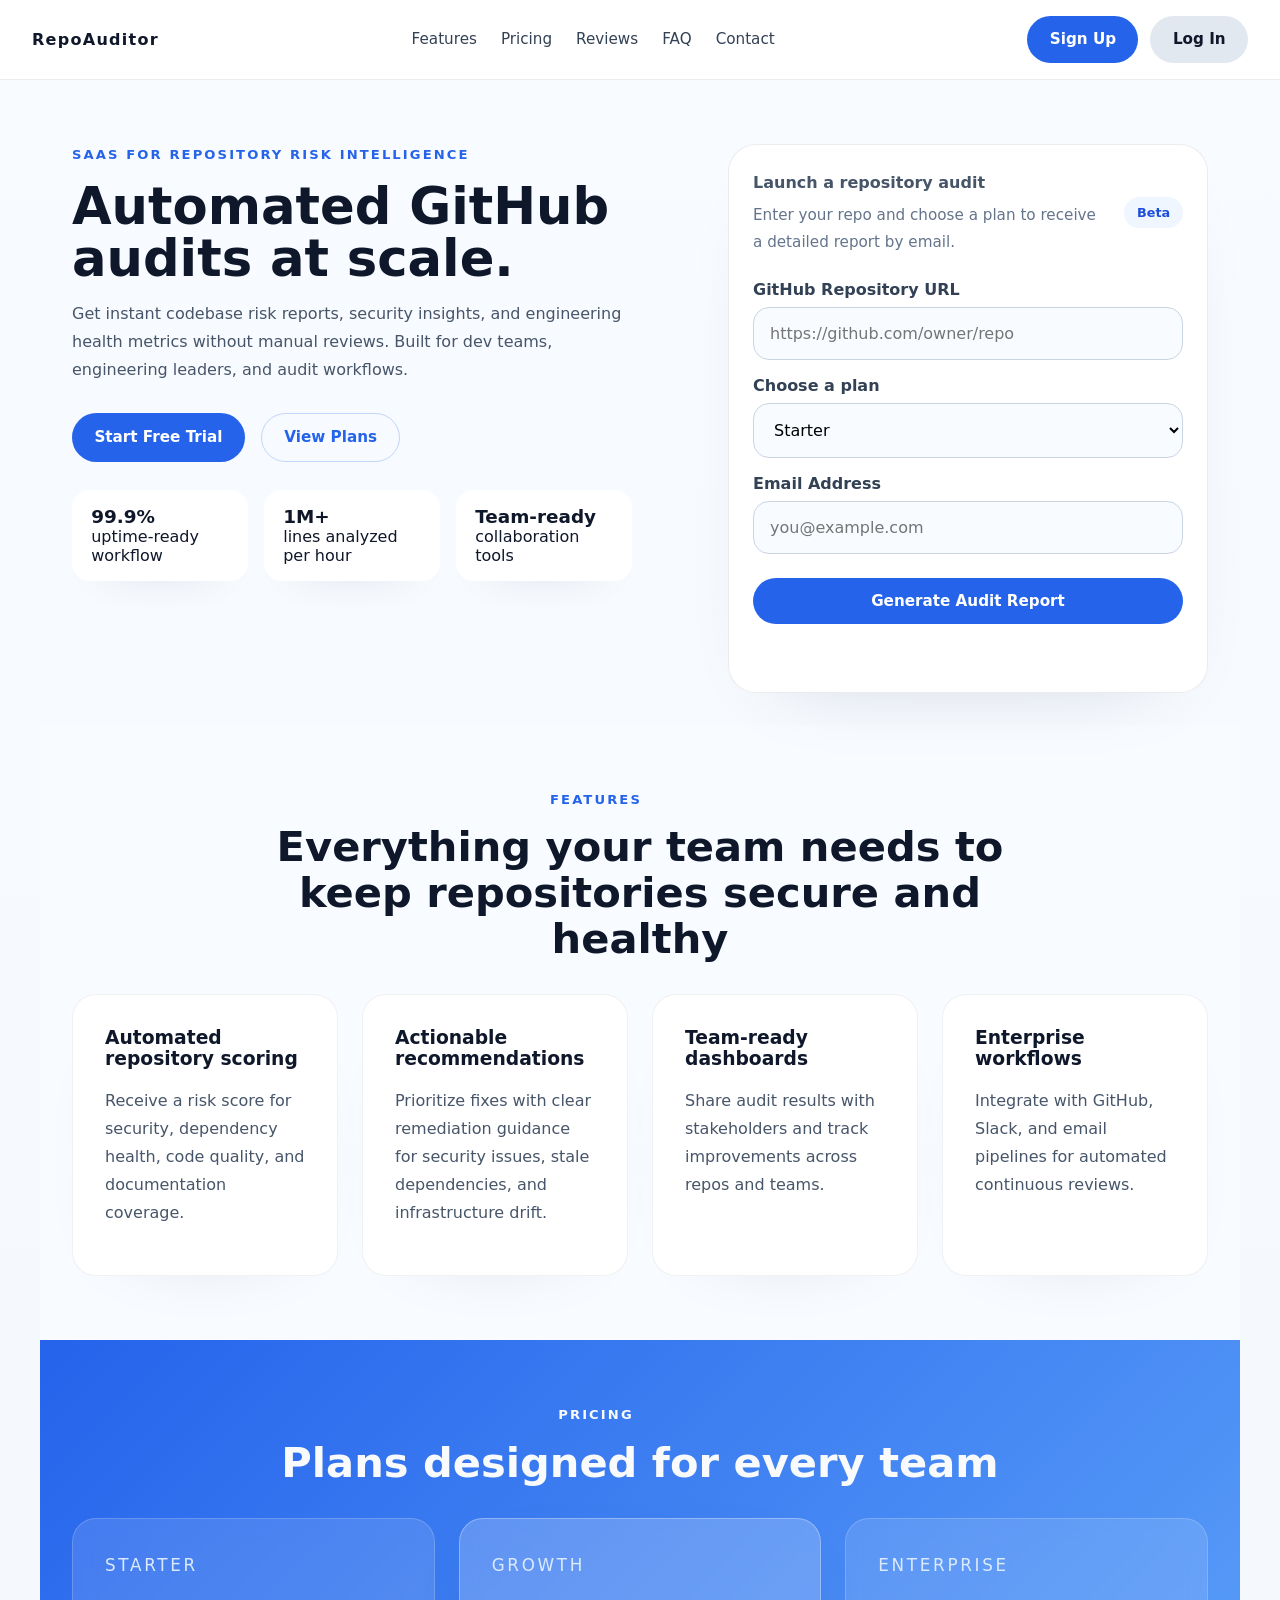
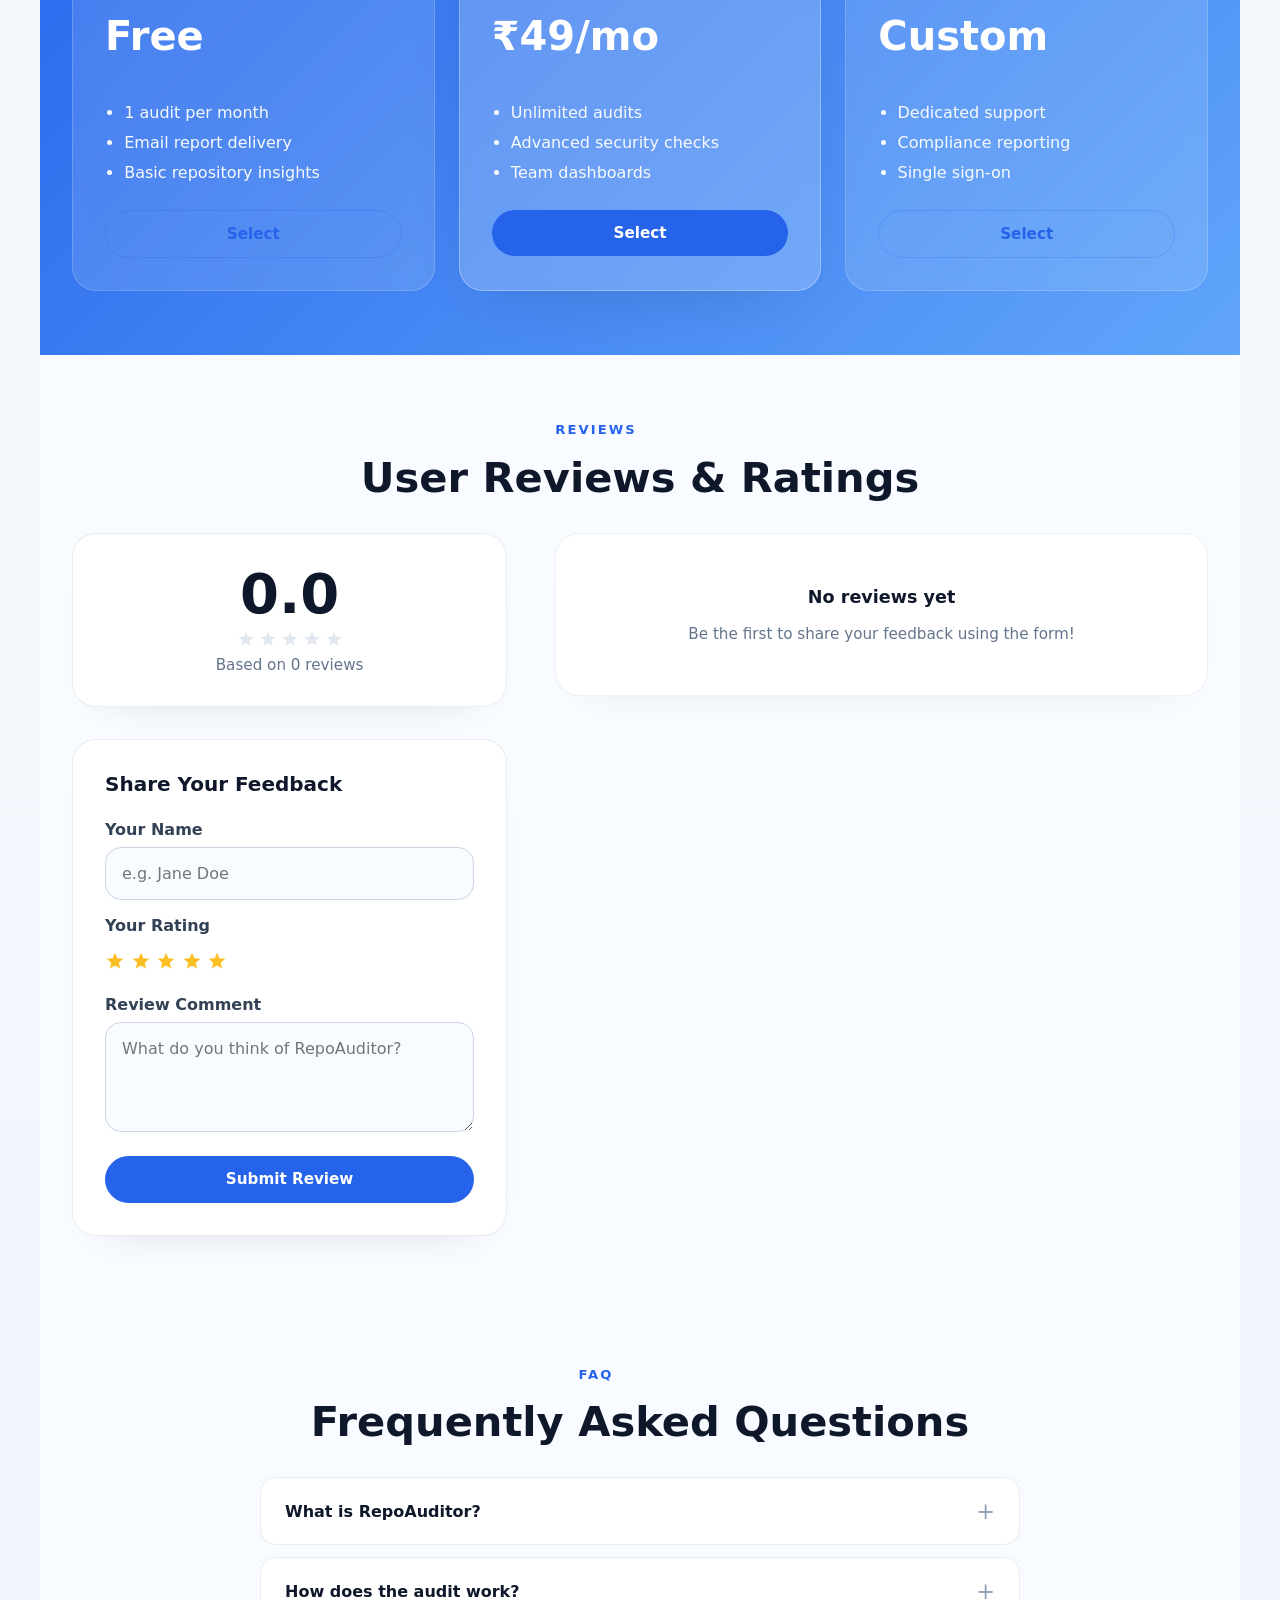
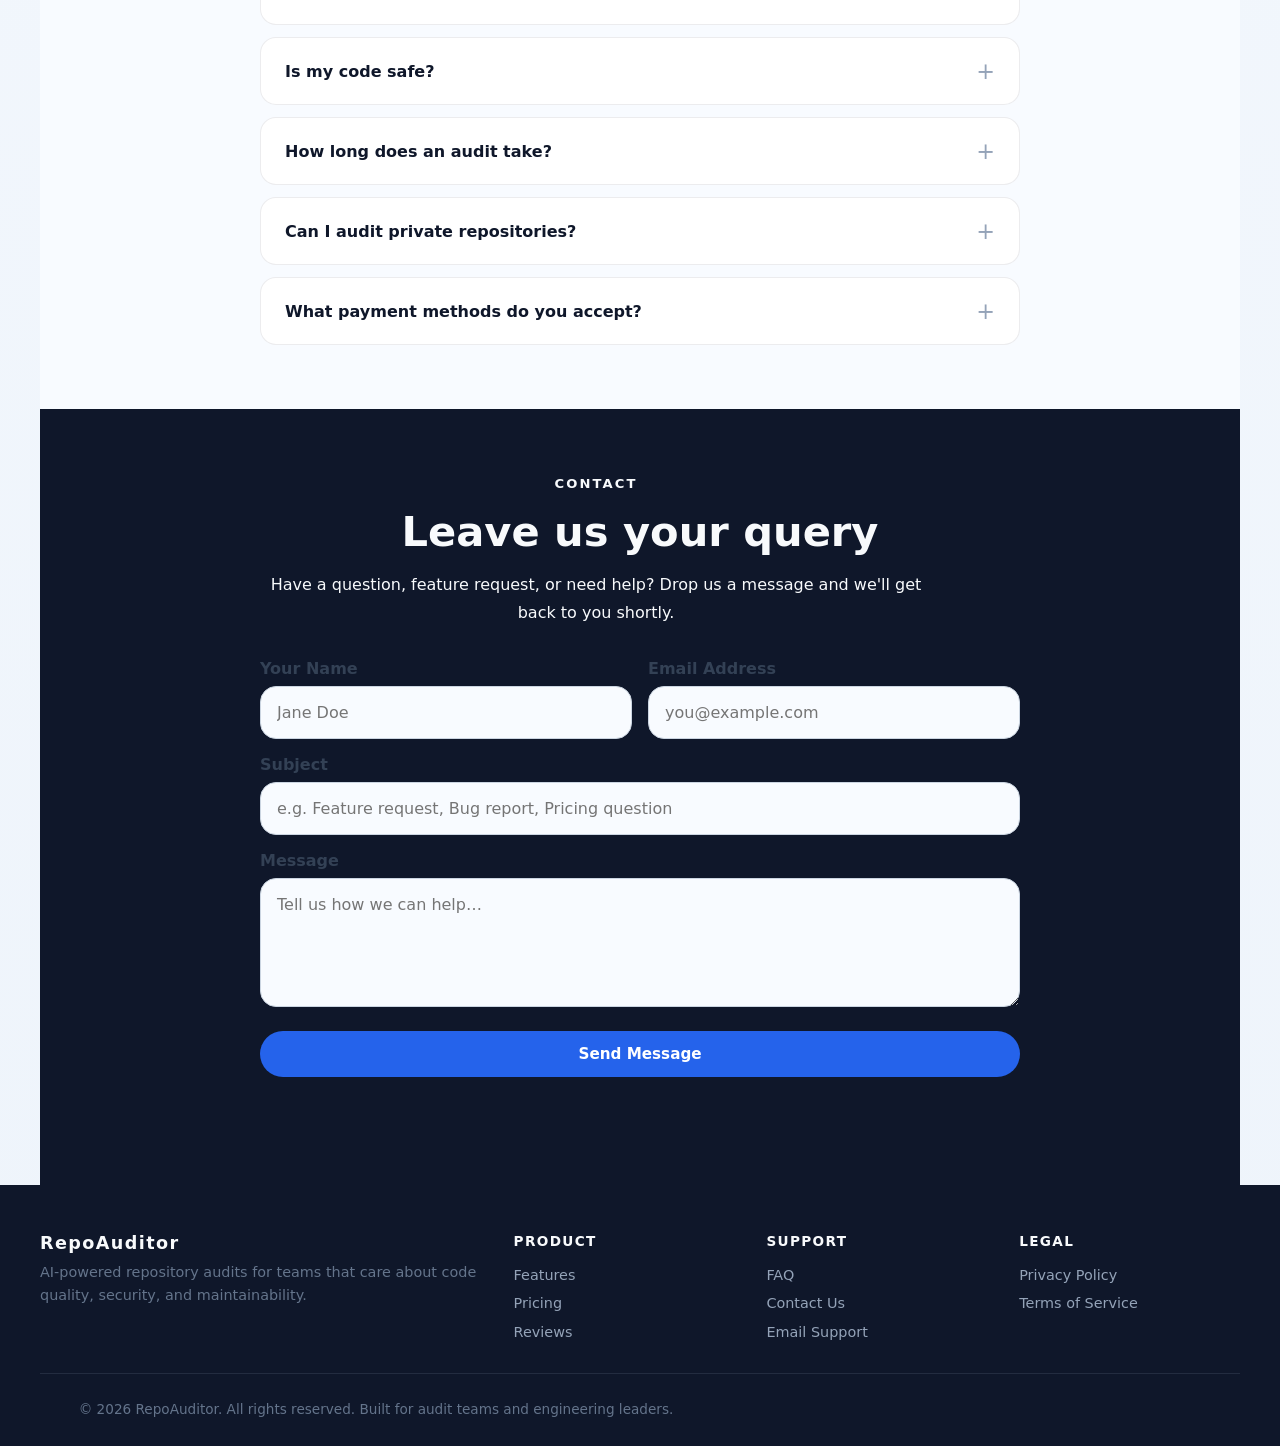
==== index.html @ 20246bcd "feat: add FastAPI backend, password reset flow, and frontend updates - Add server/ with FastAPI back" ====
<!doctype html>
<html lang="en">
  <head>
    <meta charset="UTF-8" />
    <meta name="viewport" content="width=device-width, initial-scale=1.0" />
    <meta name="description" content="Get instant AI-powered codebase risk reports, security insights, and engineering health metrics. Built for dev teams and audit workflows." />
    <meta property="og:title" content="RepoAuditor — AI-Powered Code Health for Teams" />
    <meta property="og:description" content="Automated GitHub audits at scale. Get instant security insights, code quality metrics, and actionable recommendations." />
    <meta property="og:type" content="website" />
    <meta property="og:url" content="https://repoauditor.com" />
    <meta name="twitter:card" content="summary_large_image" />
    <meta name="twitter:title" content="RepoAuditor — AI-Powered Code Health for Teams" />
    <meta name="twitter:description" content="Automated GitHub audits at scale. Get instant security insights, code quality metrics, and actionable recommendations." />
    <title>Repo Auditor — AI-Powered Code Health for Teams</title>
    <link rel="stylesheet" href="styles.css" />
  </head>
  <body>

    <!-- ===== Top Bar ===== -->
    <header class="topbar">
      <div class="brand">RepoAuditor</div>
      <button class="hamburger" id="hamburgerBtn" aria-label="Toggle navigation">
        <span></span><span></span><span></span>
      </button>
      <nav class="nav-links">
        <a href="#features">Features</a>
        <a href="#pricing">Pricing</a>
        <a href="#reviews">Reviews</a>
        <a href="#faq">FAQ</a>
        <a href="#contact">Contact</a>
      </nav>
      <div id="topbarAuth" class="topbar-auth">
        <!-- Dynamically populated by script.js -->
        <a href="signup.html" class="button button-primary">Sign Up</a>
        <a href="login.html" class="button button-secondary">Log In</a>
      </div>
    </header>

    <main>

      <!-- ===== Hero ===== -->
      <section class="hero">
        <div class="hero-copy">
          <p class="eyebrow">SaaS for repository risk intelligence</p>
          <h1>Automated GitHub audits at scale.</h1>
          <p>
            Get instant codebase risk reports, security insights, and
            engineering health metrics without manual reviews. Built for dev
            teams, engineering leaders, and audit workflows.
          </p>
          <div class="hero-actions">
            <a href="signup.html" class="button button-primary">Start Free Trial</a>
            <a href="#pricing" class="button button-outline">View Plans</a>
          </div>
          <ul class="hero-stats">
            <li><strong>99.9%</strong> uptime-ready workflow</li>
            <li><strong>1M+</strong> lines analyzed per hour</li>
            <li><strong>Team-ready</strong> collaboration tools</li>
          </ul>
        </div>

        <div class="hero-panel">
          <div class="panel-header">
            <div>
              <p class="panel-title">Launch a repository audit</p>
              <p class="panel-subtitle">
                Enter your repo and choose a plan to receive a detailed report
                by email.
              </p>
            </div>
            <span class="badge">Beta</span>
          </div>
          <form id="auditForm" class="signup-panel">
            <div class="field-group">
              <label for="repoUrl">GitHub Repository URL</label>
              <input
                type="url"
                id="repoUrl"
                placeholder="https://github.com/owner/repo"
                required
              />
            </div>
            <div class="field-group">
              <label for="plan">Choose a plan</label>
              <select id="plan">
                <option value="starter">Starter</option>
                <option value="growth">Growth</option>
                <option value="enterprise">Enterprise</option>
              </select>
            </div>
            <div class="field-group">
              <label for="email">Email Address</label>
              <input
                type="email"
                id="email"
                placeholder="you@example.com"
                required
              />
            </div>
            <button type="submit" class="button button-primary">
              Generate Audit Report
            </button>
            <p id="result" class="form-message"></p>
          </form>
        </div>
      </section>

      <!-- ===== Features ===== -->
      <section id="features" class="section section-light">
        <div class="section-heading">
          <p class="eyebrow">Features</p>
          <h2>Everything your team needs to keep repositories secure and healthy</h2>
        </div>
        <div class="feature-grid">
          <div class="feature-card">
            <h3>Automated repository scoring</h3>
            <p>
              Receive a risk score for security, dependency health, code
              quality, and documentation coverage.
            </p>
          </div>
          <div class="feature-card">
            <h3>Actionable recommendations</h3>
            <p>
              Prioritize fixes with clear remediation guidance for security
              issues, stale dependencies, and infrastructure drift.
            </p>
          </div>
          <div class="feature-card">
            <h3>Team-ready dashboards</h3>
            <p>
              Share audit results with stakeholders and track improvements
              across repos and teams.
            </p>
          </div>
          <div class="feature-card">
            <h3>Enterprise workflows</h3>
            <p>
              Integrate with GitHub, Slack, and email pipelines for automated
              continuous reviews.
            </p>
          </div>
        </div>
      </section>

      <!-- ===== Pricing ===== -->
      <section id="pricing" class="section section-gradient">
        <div class="section-heading white-text">
          <p class="eyebrow">Pricing</p>
          <h2>Plans designed for every team</h2>
        </div>
        <div class="pricing-grid">
          <div class="pricing-card">
            <p class="plan-name">Starter</p>
            <p class="plan-price">Free</p>
            <ul>
              <li>1 audit per month</li>
              <li>Email report delivery</li>
              <li>Basic repository insights</li>
            </ul>
            <button class="button button-outline pricing-select" data-plan="starter">
              Select
            </button>
          </div>
          <div class="pricing-card recommended">
            <p class="plan-name">Growth</p>
            <p class="plan-price">₹49/mo</p>
            <ul>
              <li>Unlimited audits</li>
              <li>Advanced security checks</li>
              <li>Team dashboards</li>
            </ul>
            <button class="button button-primary pricing-select" data-plan="growth">
              Select
            </button>
          </div>
          <div class="pricing-card">
            <p class="plan-name">Enterprise</p>
            <p class="plan-price">Custom</p>
            <ul>
              <li>Dedicated support</li>
              <li>Compliance reporting</li>
              <li>Single sign-on</li>
            </ul>
            <button class="button button-outline pricing-select" data-plan="enterprise">
              Select
            </button>
          </div>
        </div>
      </section>

      <!-- ===== Reviews ===== -->
      <section id="reviews" class="section section-light">
        <div class="section-heading">
          <p class="eyebrow">Reviews</p>
          <h2>User Reviews &amp; Ratings</h2>
        </div>

        <div class="reviews-container">
          <!-- Sidebar: Summary & Form -->
          <div class="reviews-sidebar">
            <div class="rating-summary-card">
              <div class="rating-summary-num" id="avgRatingNum">0.0</div>
              <div class="rating-summary-stars" id="avgRatingStars"></div>
              <div class="rating-summary-count" id="totalReviewsCount">Based on 0 reviews</div>
            </div>

            <div class="review-form-panel">
              <h3>Share Your Feedback</h3>
              <form id="reviewForm" class="signup-panel">
                <div class="field-group">
                  <label for="reviewName">Your Name</label>
                  <input type="text" id="reviewName" placeholder="e.g. Jane Doe" required />
                </div>
                <div class="field-group">
                  <label>Your Rating</label>
                  <div class="star-rating-input" id="starRatingInput">
                    <svg data-rating="1" viewBox="0 0 24 24"><path d="M12 17.27L18.18 21l-1.64-7.03L22 9.24l-7.19-.61L12 2 9.19 8.63 2 9.24l5.46 4.73L5.82 21z"/></svg>
                    <svg data-rating="2" viewBox="0 0 24 24"><path d="M12 17.27L18.18 21l-1.64-7.03L22 9.24l-7.19-.61L12 2 9.19 8.63 2 9.24l5.46 4.73L5.82 21z"/></svg>
                    <svg data-rating="3" viewBox="0 0 24 24"><path d="M12 17.27L18.18 21l-1.64-7.03L22 9.24l-7.19-.61L12 2 9.19 8.63 2 9.24l5.46 4.73L5.82 21z"/></svg>
                    <svg data-rating="4" viewBox="0 0 24 24"><path d="M12 17.27L18.18 21l-1.64-7.03L22 9.24l-7.19-.61L12 2 9.19 8.63 2 9.24l5.46 4.73L5.82 21z"/></svg>
                    <svg data-rating="5" viewBox="0 0 24 24"><path d="M12 17.27L18.18 21l-1.64-7.03L22 9.24l-7.19-.61L12 2 9.19 8.63 2 9.24l5.46 4.73L5.82 21z"/></svg>
                  </div>
                  <input type="hidden" id="selectedRating" value="5" />
                </div>
                <div class="field-group">
                  <label for="reviewComment">Review Comment</label>
                  <textarea id="reviewComment" rows="4" placeholder="What do you think of RepoAuditor?" required></textarea>
                </div>
                <button type="submit" class="button button-primary">Submit Review</button>
              </form>
            </div>
          </div>

          <!-- Reviews Feed -->
          <div class="reviews-list" id="reviewsList"></div>
        </div>
      </section>

      <!-- ===== FAQ ===== -->
      <section id="faq" class="section section-light">
        <div class="section-heading">
          <p class="eyebrow">FAQ</p>
          <h2>Frequently Asked Questions</h2>
        </div>
        <div class="faq-list">
          <div class="faq-item">
            <button class="faq-question" type="button">
              What is RepoAuditor?
              <span class="faq-icon">+</span>
            </button>
            <div class="faq-answer">
              <p>RepoAuditor is an AI-powered SaaS platform that analyzes GitHub repositories and generates comprehensive audit reports covering code quality, security, documentation, architecture, and maintainability.</p>
            </div>
          </div>
          <div class="faq-item">
            <button class="faq-question" type="button">
              How does the audit work?
              <span class="faq-icon">+</span>
            </button>
            <div class="faq-answer">
              <p>Simply paste your GitHub repository URL, choose a plan, and enter your email. Our multi-agent AI system scans your codebase and delivers a detailed report directly to your inbox within minutes.</p>
            </div>
          </div>
          <div class="faq-item">
            <button class="faq-question" type="button">
              Is my code safe?
              <span class="faq-icon">+</span>
            </button>
            <div class="faq-answer">
              <p>Absolutely. We only read public repository data via the GitHub API. Your code is never stored, copied, or shared. Analysis happens in memory and is discarded after report generation.</p>
            </div>
          </div>
          <div class="faq-item">
            <button class="faq-question" type="button">
              How long does an audit take?
              <span class="faq-icon">+</span>
            </button>
            <div class="faq-answer">
              <p>Most audits complete within 2–5 minutes depending on repository size. You'll receive an email notification as soon as your report is ready.</p>
            </div>
          </div>
          <div class="faq-item">
            <button class="faq-question" type="button">
              Can I audit private repositories?
              <span class="faq-icon">+</span>
            </button>
            <div class="faq-answer">
              <p>Private repository support is coming soon on the Growth and Enterprise plans. Currently, only public GitHub repositories are supported.</p>
            </div>
          </div>
          <div class="faq-item">
            <button class="faq-question" type="button">
              What payment methods do you accept?
              <span class="faq-icon">+</span>
            </button>
            <div class="faq-answer">
              <p>We accept all major credit/debit cards, UPI, and net banking via Razorpay. Enterprise plans can be paid via invoice.</p>
            </div>
          </div>
        </div>
      </section>

      <!-- ===== Contact ("Leave us your query") ===== -->
      <section id="contact" class="section section-dark">
        <div class="section-heading white-text">
          <p class="eyebrow">Contact</p>
          <h2>Leave us your query</h2>
          <p>
            Have a question, feature request, or need help? Drop us a message and
            we'll get back to you shortly.
          </p>
        </div>
        <div class="contact-panel" id="signup">
          <form id="contactForm" class="signup-panel">
            <div class="contact-form-grid">
              <div class="field-group">
                <label for="contactName">Your Name</label>
                <input type="text" id="contactName" placeholder="Jane Doe" required />
              </div>
              <div class="field-group">
                <label for="contactEmail">Email Address</label>
                <input type="email" id="contactEmail" placeholder="you@example.com" required />
              </div>
            </div>
            <div class="field-group">
              <label for="contactSubject">Subject</label>
              <input type="text" id="contactSubject" placeholder="e.g. Feature request, Bug report, Pricing question" required />
            </div>
            <div class="field-group">
              <label for="contactMessage">Message</label>
              <textarea id="contactMessage" rows="5" placeholder="Tell us how we can help…" required></textarea>
            </div>
            <button type="submit" class="button button-primary">
              Send Message
            </button>
            <p id="contactResult" class="form-message"></p>
          </form>
        </div>
      </section>

    </main>

    <!-- ===== Enhanced Footer ===== -->
    <footer class="site-footer">
      <div class="footer-grid">
        <div class="footer-col footer-brand-col">
          <div class="footer-brand">RepoAuditor</div>
          <p>AI-powered repository audits for teams that care about code quality, security, and maintainability.</p>
        </div>
        <div class="footer-col">
          <h4>Product</h4>
          <ul>
            <li><a href="#features">Features</a></li>
            <li><a href="#pricing">Pricing</a></li>
            <li><a href="#reviews">Reviews</a></li>
          </ul>
        </div>
        <div class="footer-col">
          <h4>Support</h4>
          <ul>
            <li><a href="#faq">FAQ</a></li>
            <li><a href="#contact">Contact Us</a></li>
            <li><a href="mailto:support@repoauditor.example">Email Support</a></li>
          </ul>
        </div>
        <div class="footer-col">
          <h4>Legal</h4>
          <ul>
            <li><a href="#">Privacy Policy</a></li>
            <li><a href="#">Terms of Service</a></li>
          </ul>
        </div>
      </div>
      <div class="footer-bottom">
        <p>© 2026 RepoAuditor. All rights reserved. Built for audit teams and engineering leaders.</p>
      </div>
    </footer>

    <!-- ===== Modular Scripts (loaded in dependency order) ===== -->
    <script src="js/config.js"></script>
    <script src="js/auth.js"></script>
    <script src="js/api.js"></script>
    <script src="js/ui.js"></script>
    <script src="js/scroll.js"></script>
    <script src="js/pricing.js"></script>
    <script src="js/reviews.js"></script>
    <script src="script.js"></script>

  </body>
</html>
---- styles.css ----
/* ========================================
   Reset & Base
   ======================================== */
*,
*::before,
*::after {
  box-sizing: border-box;
}

:root {
  color-scheme: light;
  font-family: Inter, system-ui, -apple-system, BlinkMacSystemFont, "Segoe UI", sans-serif;
  background: #f4f8fb;
  color: #0f172a;
}

body {
  margin: 0;
  min-height: 100vh;
  background: linear-gradient(180deg, #f8fbff 0%, #eef4fb 100%);
}

a {
  color: inherit;
  text-decoration: none;
}

button,
input,
select,
textarea {
  font: inherit;
}

/* ========================================
   Top Bar / Navigation
   ======================================== */
.topbar {
  position: sticky;
  top: 0;
  z-index: 10;
  display: flex;
  align-items: center;
  justify-content: space-between;
  gap: 1rem;
  padding: 1rem 2rem;
  background: rgba(255, 255, 255, 0.96);
  backdrop-filter: blur(12px);
  border-bottom: 1px solid rgba(15, 23, 42, 0.08);
}

.brand {
  font-weight: 800;
  letter-spacing: 0.08em;
}

.nav-links {
  display: flex;
  gap: 1.5rem;
  flex-wrap: wrap;
}

.nav-links a {
  color: #334155;
  font-size: 0.95rem;
  transition: color 0.2s;
}

.nav-links a:hover {
  color: #0f172a;
}

/* ========================================
   Buttons
   ======================================== */
.button {
  display: inline-flex;
  align-items: center;
  justify-content: center;
  border: none;
  border-radius: 999px;
  padding: 0.9rem 1.4rem;
  cursor: pointer;
  font-weight: 600;
  font-size: 0.95rem;
  transition: all 0.2s ease;
}

.button-primary {
  background: #2563eb;
  color: #fff;
  box-shadow: 0 18px 40px -30px rgba(37, 99, 235, 0.9);
}

.button-primary:hover {
  transform: translateY(-1px);
  background: #1d4ed8;
}

.button-primary:disabled {
  opacity: 0.6;
  cursor: not-allowed;
  transform: none;
}

.button-outline {
  background: transparent;
  color: #2563eb;
  border: 1px solid rgba(37, 99, 235, 0.25);
}

.button-outline:hover {
  background: rgba(37, 99, 235, 0.08);
}

.button-secondary {
  background: #e2e8f0;
  color: #0f172a;
}

/* ========================================
   Hero Section
   ======================================== */
.hero {
  display: grid;
  grid-template-columns: 1.3fr 1fr;
  gap: 2rem;
  max-width: 1200px;
  margin: 0 auto;
  padding: 4rem 2rem 2rem;
}

.hero-copy {
  max-width: 560px;
}

.eyebrow {
  margin: 0 0 0.8rem;
  font-size: 0.82rem;
  font-weight: 700;
  letter-spacing: 0.16em;
  text-transform: uppercase;
  color: #2563eb;
}

h1 {
  font-size: clamp(2.4rem, 4vw, 4.5rem);
  line-height: 1.02;
  margin: 0.2rem 0 1rem;
}

p {
  max-width: 42rem;
  line-height: 1.75;
  color: #475569;
}

.hero-actions {
  display: flex;
  gap: 1rem;
  flex-wrap: wrap;
  margin: 1.8rem 0;
}

.hero-stats {
  display: grid;
  grid-template-columns: repeat(3, minmax(0, 1fr));
  gap: 1rem;
  list-style: none;
  padding: 0;
  margin: 0;
}

.hero-stats li {
  background: #fff;
  padding: 1rem 1.2rem;
  border-radius: 18px;
  box-shadow: 0 20px 45px -35px rgba(15, 23, 42, 0.2);
}

.hero-stats strong {
  display: block;
  font-size: 1.15rem;
  color: #0f172a;
}

/* ========================================
   Hero Signup Panel
   ======================================== */
.hero-panel {
  background: #fff;
  border: 1px solid rgba(15, 23, 42, 0.08);
  border-radius: 28px;
  box-shadow: 0 30px 80px -60px rgba(15, 23, 42, 0.25);
  padding: 1.5rem;
}

.panel-header {
  display: flex;
  align-items: center;
  justify-content: space-between;
  gap: 1rem;
  margin-bottom: 1.5rem;
}

.panel-title {
  font-size: 1rem;
  font-weight: 700;
  margin: 0;
}

.panel-subtitle {
  margin: 0.35rem 0 0;
  color: #64748b;
  font-size: 0.95rem;
}

.badge {
  background: #eff6ff;
  color: #1d4ed8;
  padding: 0.5rem 0.8rem;
  border-radius: 999px;
  font-size: 0.8rem;
  font-weight: 700;
}

/* ========================================
   Forms
   ======================================== */
.signup-panel {
  display: grid;
  gap: 1rem;
}

.field-group {
  display: grid;
  gap: 0.5rem;
}

label {
  font-weight: 600;
  color: #334155;
}

input,
select,
textarea {
  width: 100%;
  padding: 1rem;
  border: 1px solid #cbd5e1;
  border-radius: 16px;
  background: #f8fbff;
  transition: all 0.2s;
}

input:focus,
select:focus,
textarea:focus {
  outline: none;
  border-color: #2563eb;
  box-shadow: 0 0 0 4px rgba(37, 99, 235, 0.12);
}

textarea {
  resize: vertical;
  min-height: 80px;
  font-family: inherit;
}

button[type="submit"] {
  width: 100%;
  margin-top: 0.5rem;
}

.form-message {
  min-height: 1.5rem;
  margin: 0.2rem 0 0;
  font-size: 0.95rem;
  color: #0f172a;
}

/* ========================================
   Content Sections
   ======================================== */
.section {
  padding: 4rem 2rem;
  max-width: 1200px;
  margin: 0 auto;
}

.section-light {
  background: #f8fbff;
}

.section-gradient {
  background: linear-gradient(135deg, #2563eb 0%, #60a5fa 100%);
  color: #fff;
}

.section-dark {
  background: #0f172a;
  color: #f8fafc;
}

.section-heading {
  max-width: 760px;
  margin: 0 auto 2rem;
  text-align: center;
}

.section-heading.white-text h2,
.section-heading.white-text p {
  color: #f8fafc;
}

.section-heading h2 {
  font-size: 2.6rem;
  margin: 0.5rem 0 0;
  line-height: 1.1;
}

/* ========================================
   Features Grid
   ======================================== */
.feature-grid {
  display: grid;
  grid-template-columns: repeat(auto-fit, minmax(240px, 1fr));
  gap: 1.5rem;
}

.feature-card {
  padding: 2rem;
  border-radius: 24px;
  background: #fff;
  box-shadow: 0 24px 80px -60px rgba(15, 23, 42, 0.2);
  border: 1px solid rgba(15, 23, 42, 0.06);
}

.feature-card h3 {
  margin-top: 0;
  color: #0f172a;
}

/* ========================================
   Pricing Grid
   ======================================== */
.pricing-grid {
  display: grid;
  grid-template-columns: repeat(auto-fit, minmax(240px, 1fr));
  gap: 1.5rem;
}

.pricing-card {
  padding: 2rem;
  border-radius: 24px;
  background: rgba(255, 255, 255, 0.12);
  backdrop-filter: blur(10px);
  border: 1px solid rgba(255, 255, 255, 0.18);
  display: flex;
  flex-direction: column;
  gap: 1rem;
}

.pricing-card.recommended {
  background: rgba(255, 255, 255, 0.2);
  border-color: rgba(255, 255, 255, 0.3);
  box-shadow: 0 25px 70px -40px rgba(15, 23, 42, 0.25);
}

.plan-name {
  font-size: 1.05rem;
  letter-spacing: 0.16em;
  text-transform: uppercase;
  margin: 0;
  color: #dbeafe;
}

.plan-price {
  font-size: 2.5rem;
  font-weight: 800;
  margin: 0.3rem 0;
  color: #fff;
}

.pricing-card ul {
  padding-left: 1.2rem;
  margin: 0;
  color: #f8fafc;
}

.pricing-card li {
  margin: 0.7rem 0;
}

.pricing-card button {
  width: 100%;
}

/* ========================================
   Contact & Footer
   ======================================== */
.contact-panel {
  max-width: 760px;
  margin: 2rem auto 0;
}

.footer {
  display: flex;
  flex-wrap: wrap;
  justify-content: space-between;
  gap: 1rem;
  padding: 2rem;
  max-width: 1200px;
  margin: 0 auto;
  color: #64748b;
  font-size: 0.95rem;
}

/* ========================================
   Reviews Section
   ======================================== */
.reviews-container {
  display: grid;
  grid-template-columns: 1fr 1.5fr;
  gap: 3rem;
  margin-top: 2rem;
  text-align: left;
}

.reviews-sidebar {
  display: flex;
  flex-direction: column;
  gap: 2rem;
}

/* Rating Summary Card */
.rating-summary-card {
  background: #fff;
  border: 1px solid rgba(15, 23, 42, 0.08);
  border-radius: 24px;
  padding: 2rem;
  text-align: center;
  box-shadow: 0 20px 45px -35px rgba(15, 23, 42, 0.2);
}

.rating-summary-num {
  font-size: 3.5rem;
  font-weight: 800;
  color: #0f172a;
  line-height: 1;
  margin-bottom: 0.5rem;
}

.rating-summary-stars {
  display: flex;
  justify-content: center;
  gap: 0.25rem;
  margin-bottom: 0.5rem;
}

.rating-summary-stars svg {
  width: 18px;
  height: 18px;
  fill: #e2e8f0;
}

.rating-summary-stars svg.filled {
  fill: #fbbf24;
}

.rating-summary-count {
  color: #64748b;
  font-size: 0.95rem;
}

/* Interactive Star Rating Input */
.star-rating-input {
  display: flex;
  gap: 0.35rem;
  margin: 0.5rem 0;
}

.star-rating-input svg {
  width: 20px;
  height: 20px;
  fill: #cbd5e1;
  cursor: pointer;
  transition: transform 0.15s ease, fill 0.15s ease;
}

.star-rating-input svg:hover {
  transform: scale(1.15);
}

.star-rating-input svg.active,
.star-rating-input svg.hovered {
  fill: #fbbf24;
}

/* Review Form Panel */
.review-form-panel {
  background: #fff;
  border: 1px solid rgba(15, 23, 42, 0.08);
  border-radius: 24px;
  padding: 2rem;
  box-shadow: 0 20px 45px -35px rgba(15, 23, 42, 0.2);
}

.review-form-panel h3 {
  margin-top: 0;
  margin-bottom: 1.5rem;
  font-size: 1.25rem;
  font-weight: 700;
  color: #0f172a;
}

/* Reviews List */
.reviews-list {
  display: flex;
  flex-direction: column;
  gap: 1.5rem;
}

.review-item {
  background: #fff;
  border: 1px solid rgba(15, 23, 42, 0.06);
  border-radius: 24px;
  padding: 2rem;
  box-shadow: 0 20px 45px -35px rgba(15, 23, 42, 0.15);
  display: flex;
  flex-direction: column;
  gap: 1rem;
}

.review-header {
  display: flex;
  align-items: center;
  gap: 1rem;
}

.review-avatar {
  width: 44px;
  height: 44px;
  border-radius: 50%;
  background: linear-gradient(135deg, #2563eb 0%, #1d4ed8 100%);
  color: #fff;
  display: flex;
  align-items: center;
  justify-content: center;
  font-weight: 700;
  font-size: 1rem;
  text-transform: uppercase;
  flex-shrink: 0;
}

.review-user-info {
  display: flex;
  flex-direction: column;
}

.review-username {
  font-weight: 700;
  color: #0f172a;
}

.review-meta {
  display: flex;
  align-items: center;
  gap: 0.5rem;
  margin-top: 0.25rem;
}

.review-stars {
  display: flex;
  gap: 0.1rem;
}

.review-stars svg {
  width: 14px;
  height: 14px;
  fill: #e2e8f0;
}

.review-stars svg.filled {
  fill: #fbbf24;
}

.review-date {
  color: #94a3b8;
  font-size: 0.8rem;
}

.review-comment {
  line-height: 1.7;
  color: #475569;
  margin: 0;
  white-space: pre-line;
}

/* No-reviews Placeholder */
.no-reviews-placeholder {
  text-align: center;
  padding: 3rem;
  background: #fff;
  border-radius: 24px;
  border: 1px solid rgba(15, 23, 42, 0.06);
  box-shadow: 0 20px 45px -35px rgba(15, 23, 42, 0.15);
}

.no-reviews-placeholder p:first-child {
  margin: 0;
  font-size: 1.1rem;
  font-weight: 600;
  color: #0f172a;
}

.no-reviews-placeholder p:last-child {
  margin: 0.5rem 0 0;
  font-size: 0.95rem;
  color: #64748b;
}

/* ========================================
   Hamburger Menu (Mobile)
   ======================================== */
.hamburger {
  display: none;
  flex-direction: column;
  gap: 5px;
  background: none;
  border: none;
  cursor: pointer;
  padding: 0.5rem;
  z-index: 20;
}

.hamburger span {
  display: block;
  width: 22px;
  height: 2px;
  background: #0f172a;
  border-radius: 2px;
  transition: all 0.3s ease;
}

.hamburger.active span:nth-child(1) {
  transform: rotate(45deg) translate(5px, 5px);
}

.hamburger.active span:nth-child(2) {
  opacity: 0;
}

.hamburger.active span:nth-child(3) {
  transform: rotate(-45deg) translate(5px, -5px);
}

/* ========================================
   FAQ Section
   ======================================== */
.faq-list {
  max-width: 760px;
  margin: 0 auto;
  display: flex;
  flex-direction: column;
  gap: 0.75rem;
}

.faq-item {
  background: #fff;
  border: 1px solid rgba(15, 23, 42, 0.08);
  border-radius: 16px;
  overflow: hidden;
  transition: box-shadow 0.3s ease;
}

.faq-item:hover {
  box-shadow: 0 8px 30px -15px rgba(15, 23, 42, 0.15);
}

.faq-question {
  display: flex;
  align-items: center;
  justify-content: space-between;
  width: 100%;
  padding: 1.25rem 1.5rem;
  background: none;
  border: none;
  cursor: pointer;
  font-size: 1rem;
  font-weight: 600;
  color: #0f172a;
  text-align: left;
  transition: color 0.2s;
}

.faq-question:hover {
  color: #2563eb;
}

.faq-icon {
  font-size: 1.4rem;
  font-weight: 300;
  color: #94a3b8;
  transition: transform 0.3s ease;
  flex-shrink: 0;
  margin-left: 1rem;
}

.faq-item.open .faq-icon {
  transform: rotate(45deg);
  color: #2563eb;
}

.faq-answer {
  max-height: 0;
  overflow: hidden;
  transition: max-height 0.35s ease, padding 0.35s ease;
  padding: 0 1.5rem;
}

.faq-item.open .faq-answer {
  max-height: 200px;
  padding: 0 1.5rem 1.25rem;
}

.faq-answer p {
  margin: 0;
  font-size: 0.95rem;
  line-height: 1.7;
  color: #475569;
}

/* ========================================
   Contact Form Grid
   ======================================== */
.contact-form-grid {
  display: grid;
  grid-template-columns: 1fr 1fr;
  gap: 1rem;
}

@media (max-width: 600px) {
  .contact-form-grid {
    grid-template-columns: 1fr;
  }
}

/* ========================================
   Enhanced Site Footer
   ======================================== */
.site-footer {
  background: #0f172a;
  color: #94a3b8;
  padding: 3rem 2rem 1.5rem;
}

.footer-grid {
  display: grid;
  grid-template-columns: 2fr 1fr 1fr 1fr;
  gap: 2rem;
  max-width: 1200px;
  margin: 0 auto;
}

.footer-brand {
  font-weight: 800;
  letter-spacing: 0.08em;
  color: #f8fafc;
  font-size: 1.1rem;
  margin-bottom: 0.5rem;
}

.footer-brand-col p {
  font-size: 0.9rem;
  line-height: 1.6;
  color: #64748b;
  margin: 0;
}

.footer-col h4 {
  color: #f8fafc;
  font-size: 0.85rem;
  font-weight: 700;
  letter-spacing: 0.1em;
  text-transform: uppercase;
  margin: 0 0 1rem;
}

.footer-col ul {
  list-style: none;
  padding: 0;
  margin: 0;
  display: flex;
  flex-direction: column;
  gap: 0.6rem;
}

.footer-col ul a {
  color: #94a3b8;
  font-size: 0.9rem;
  transition: color 0.2s;
}

.footer-col ul a:hover {
  color: #f8fafc;
}

.footer-bottom {
  max-width: 1200px;
  margin: 2rem auto 0;
  padding-top: 1.5rem;
  border-top: 1px solid rgba(148, 163, 184, 0.15);
  text-align: center;
}

.footer-bottom p {
  margin: 0;
  font-size: 0.85rem;
  color: #64748b;
}

/* ========================================
   Responsive Breakpoints
   ======================================== */
@media (max-width: 1024px) {
  .hero {
    grid-template-columns: 1fr;
  }
  .hero-stats {
    grid-template-columns: 1fr 1fr;
  }
  .topbar {
    padding: 1rem;
  }
  .hero-panel {
    margin-top: 1rem;
  }
  .footer-grid {
    grid-template-columns: 1fr 1fr;
    gap: 2rem;
  }
}

@media (max-width: 900px) {
  .reviews-container {
    grid-template-columns: 1fr;
    gap: 2rem;
  }
}

@media (max-width: 700px) {
  .hamburger {
    display: flex;
  }
  .nav-links {
    display: none;
    position: absolute;
    top: 100%;
    left: 0;
    right: 0;
    background: rgba(255, 255, 255, 0.98);
    backdrop-filter: blur(12px);
    flex-direction: column;
    padding: 1rem 2rem;
    border-bottom: 1px solid rgba(15, 23, 42, 0.08);
    box-shadow: 0 20px 40px -20px rgba(15, 23, 42, 0.15);
  }
  .nav-links.nav-open {
    display: flex;
  }
  .hero-stats {
    grid-template-columns: 1fr;
  }
  .feature-card,
  .pricing-card {
    border-radius: 20px;
  }
  .auth-card {
    margin: 1rem;
    padding: 2rem 1.5rem;
  }
  .footer-grid {
    grid-template-columns: 1fr;
    gap: 1.5rem;
  }
}

/* ========================================
   Auth Pages (Login / Signup)
   ======================================== */
.auth-page {
  background: linear-gradient(135deg, #0f172a 0%, #1e3a5f 50%, #2563eb 100%);
  min-height: 100vh;
}

.auth-main {
  display: flex;
  align-items: center;
  justify-content: center;
  min-height: calc(100vh - 140px);
  padding: 2rem;
}

.auth-card {
  width: 100%;
  max-width: 460px;
  background: rgba(255, 255, 255, 0.97);
  border: 1px solid rgba(15, 23, 42, 0.08);
  border-radius: 28px;
  box-shadow:
    0 40px 100px -50px rgba(0, 0, 0, 0.4),
    0 0 0 1px rgba(255, 255, 255, 0.08);
  padding: 2.5rem 2rem;
}

.auth-card-header {
  text-align: center;
  margin-bottom: 2rem;
}

.auth-card-header h1 {
  font-size: 2rem;
  margin: 0 0 0.5rem;
  line-height: 1.2;
  color: #0f172a;
}

.auth-card-header p {
  margin: 0;
  color: #64748b;
  font-size: 0.95rem;
}

.auth-form {
  display: grid;
  gap: 1rem;
}

.auth-footer-link {
  text-align: center;
  margin: 1.5rem 0 0;
  color: #64748b;
  font-size: 0.95rem;
}

.auth-footer-link a {
  color: #2563eb;
  font-weight: 600;
  transition: color 0.2s;
}

.auth-footer-link a:hover {
  color: #1d4ed8;
}

/* Form Messages (error / success) */
.form-message-error {
  color: #dc2626;
  font-weight: 600;
}

.form-message-success {
  color: #16a34a;
  font-weight: 600;
}

/* ========================================
   User Badge (Topbar — logged-in state)
   ======================================== */
.user-badge {
  display: inline-flex;
  align-items: center;
  gap: 0.6rem;
  padding: 0.5rem 1rem;
  background: #eff6ff;
  border-radius: 999px;
  font-size: 0.9rem;
  font-weight: 600;
  color: #1d4ed8;
}

.user-badge-avatar {
  width: 30px;
  height: 30px;
  border-radius: 50%;
  background: linear-gradient(135deg, #2563eb 0%, #1d4ed8 100%);
  color: #fff;
  display: flex;
  align-items: center;
  justify-content: center;
  font-weight: 700;
  font-size: 0.75rem;
  text-transform: uppercase;
  flex-shrink: 0;
}

.topbar-auth {
  display: flex;
  align-items: center;
  gap: 0.75rem;
}

.btn-logout {
  background: none;
  border: 1px solid rgba(220, 38, 38, 0.2);
  color: #dc2626;
  padding: 0.45rem 1rem;
  border-radius: 999px;
  font-size: 0.85rem;
  font-weight: 600;
  cursor: pointer;
  transition: all 0.2s;
}

.btn-logout:hover {
  background: rgba(220, 38, 38, 0.08);
}
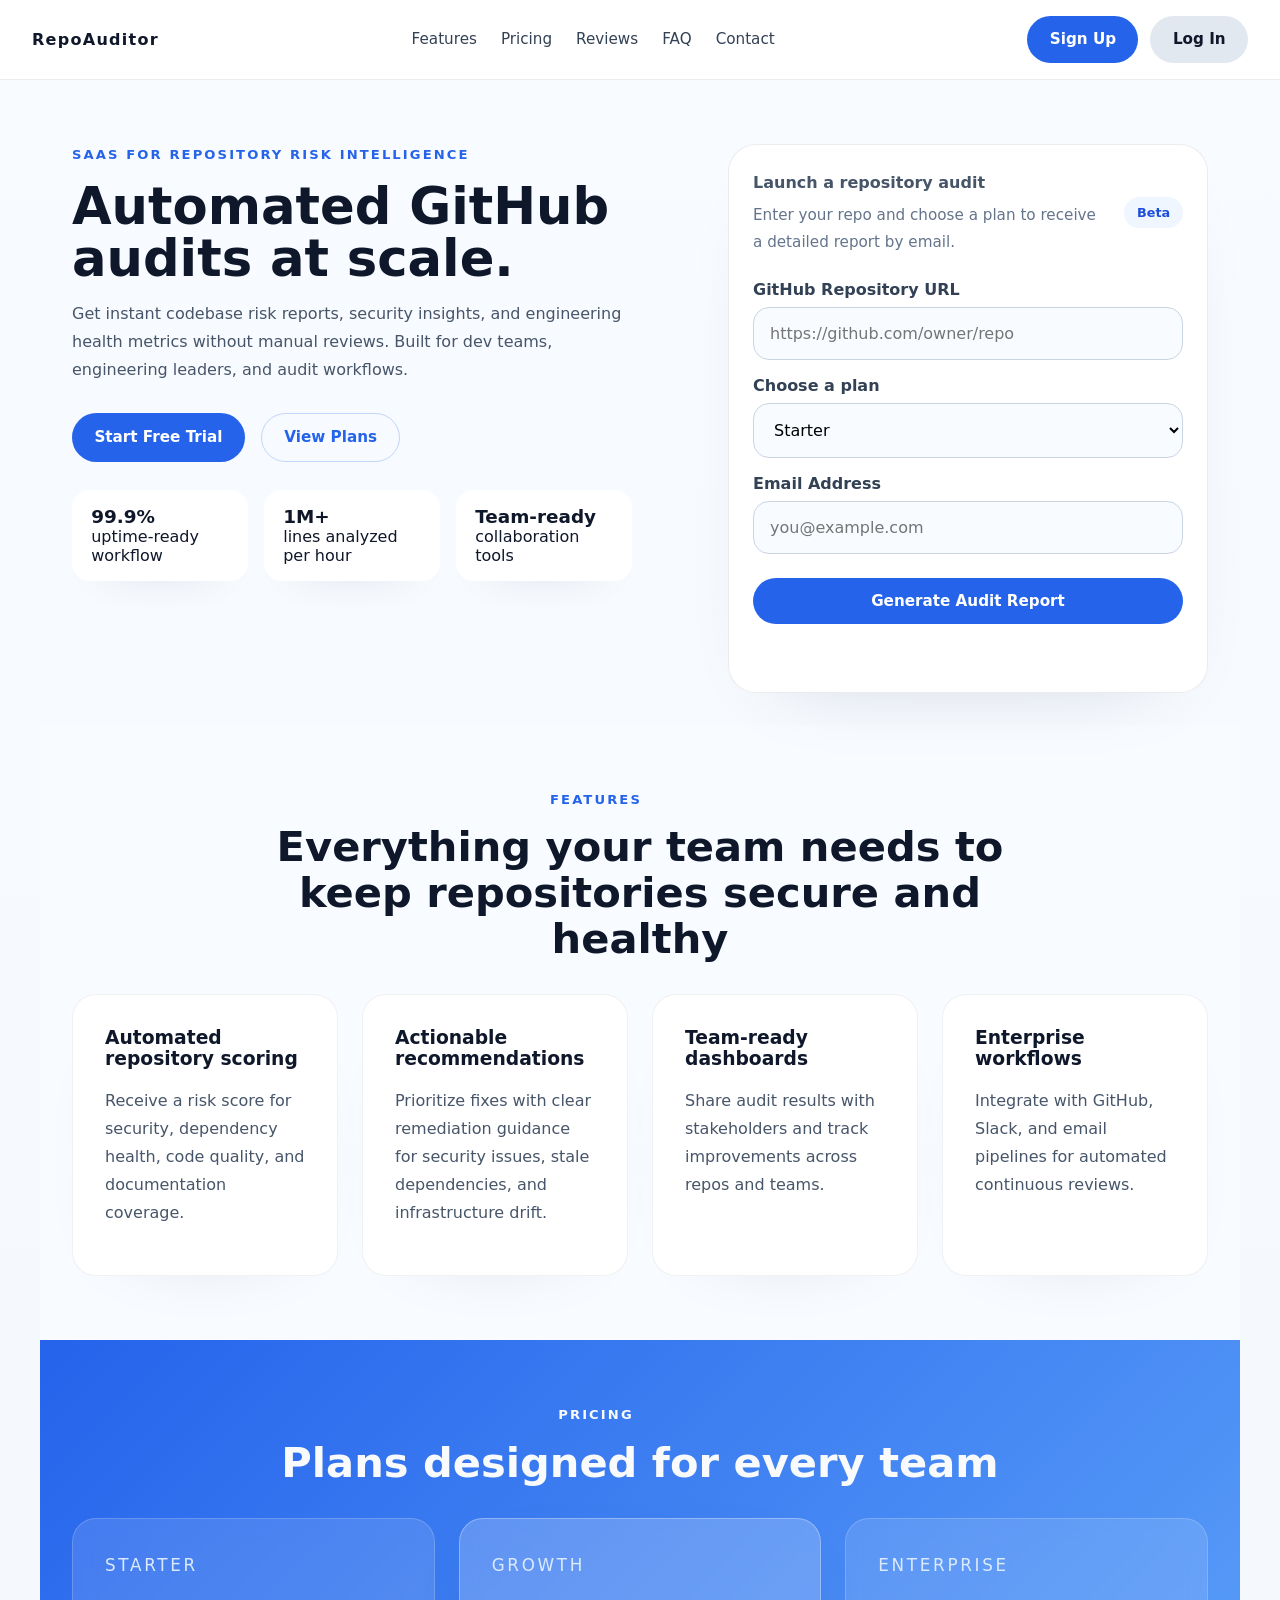
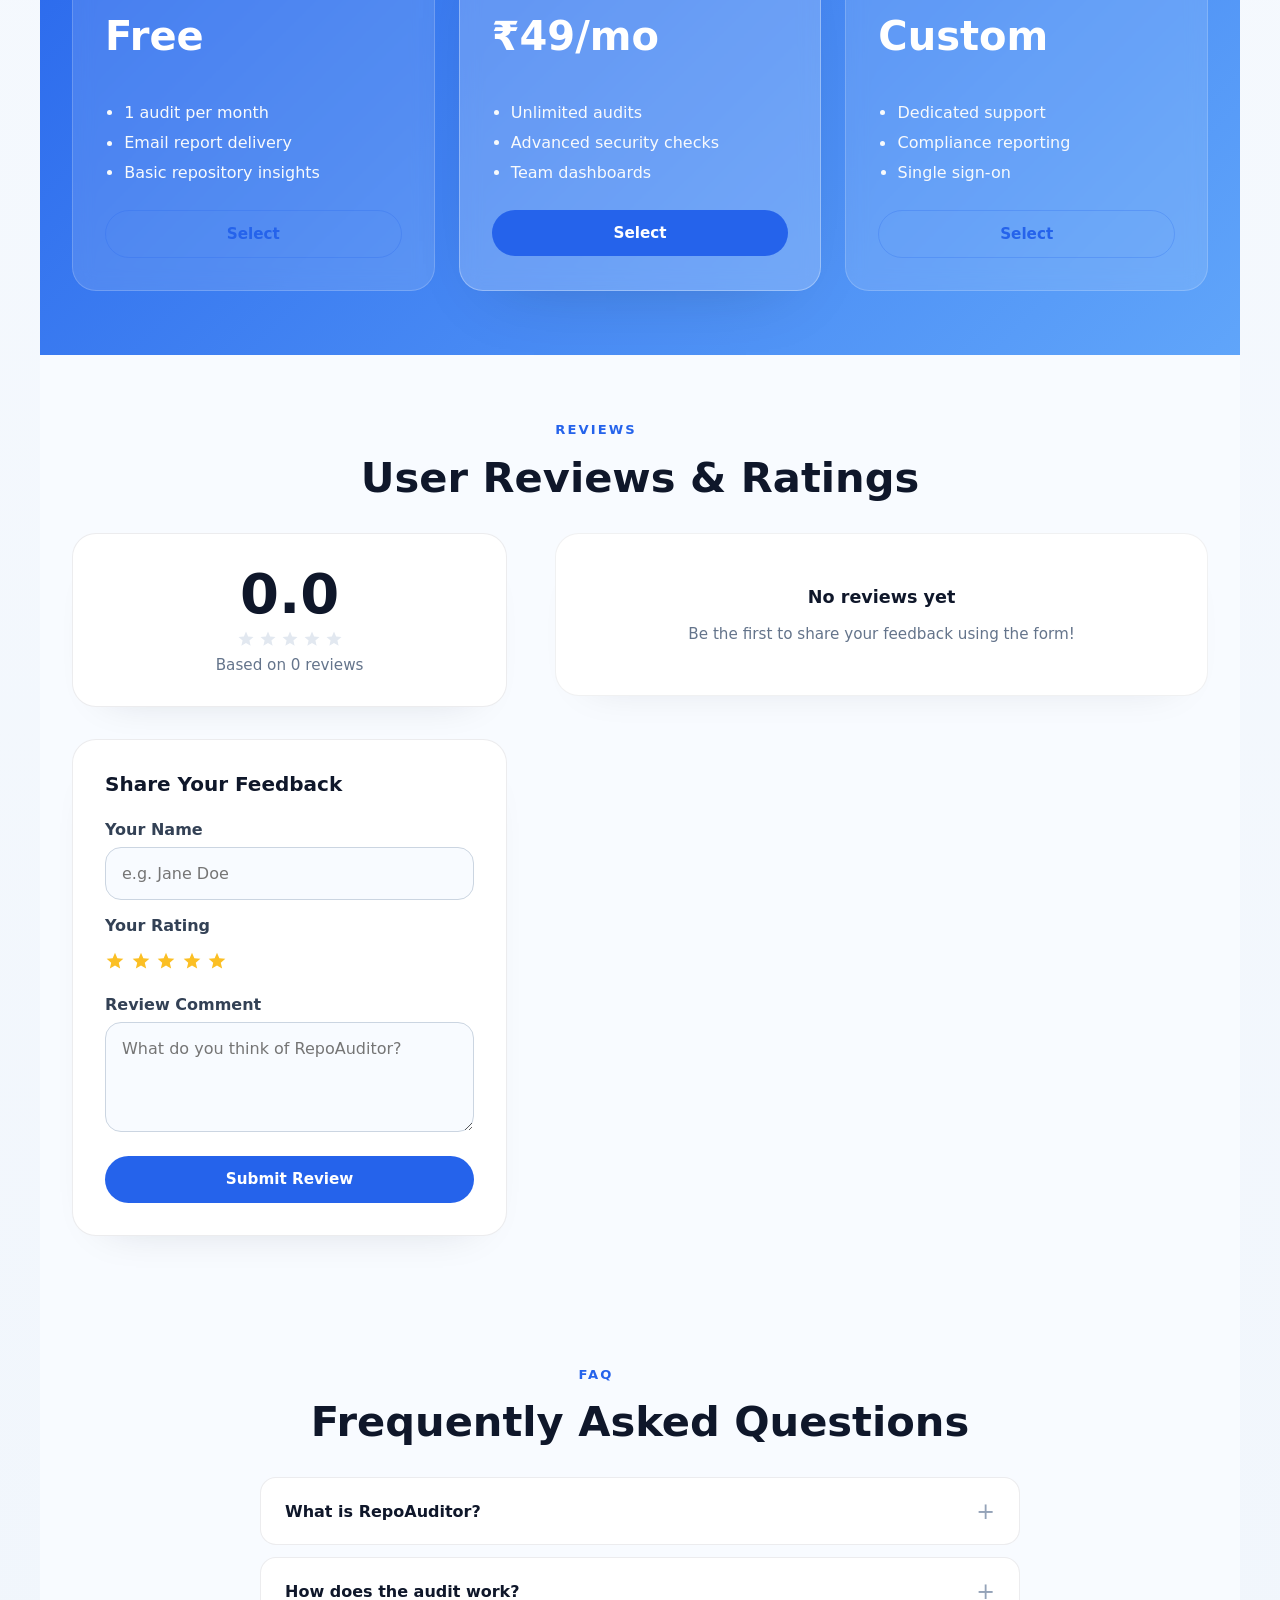
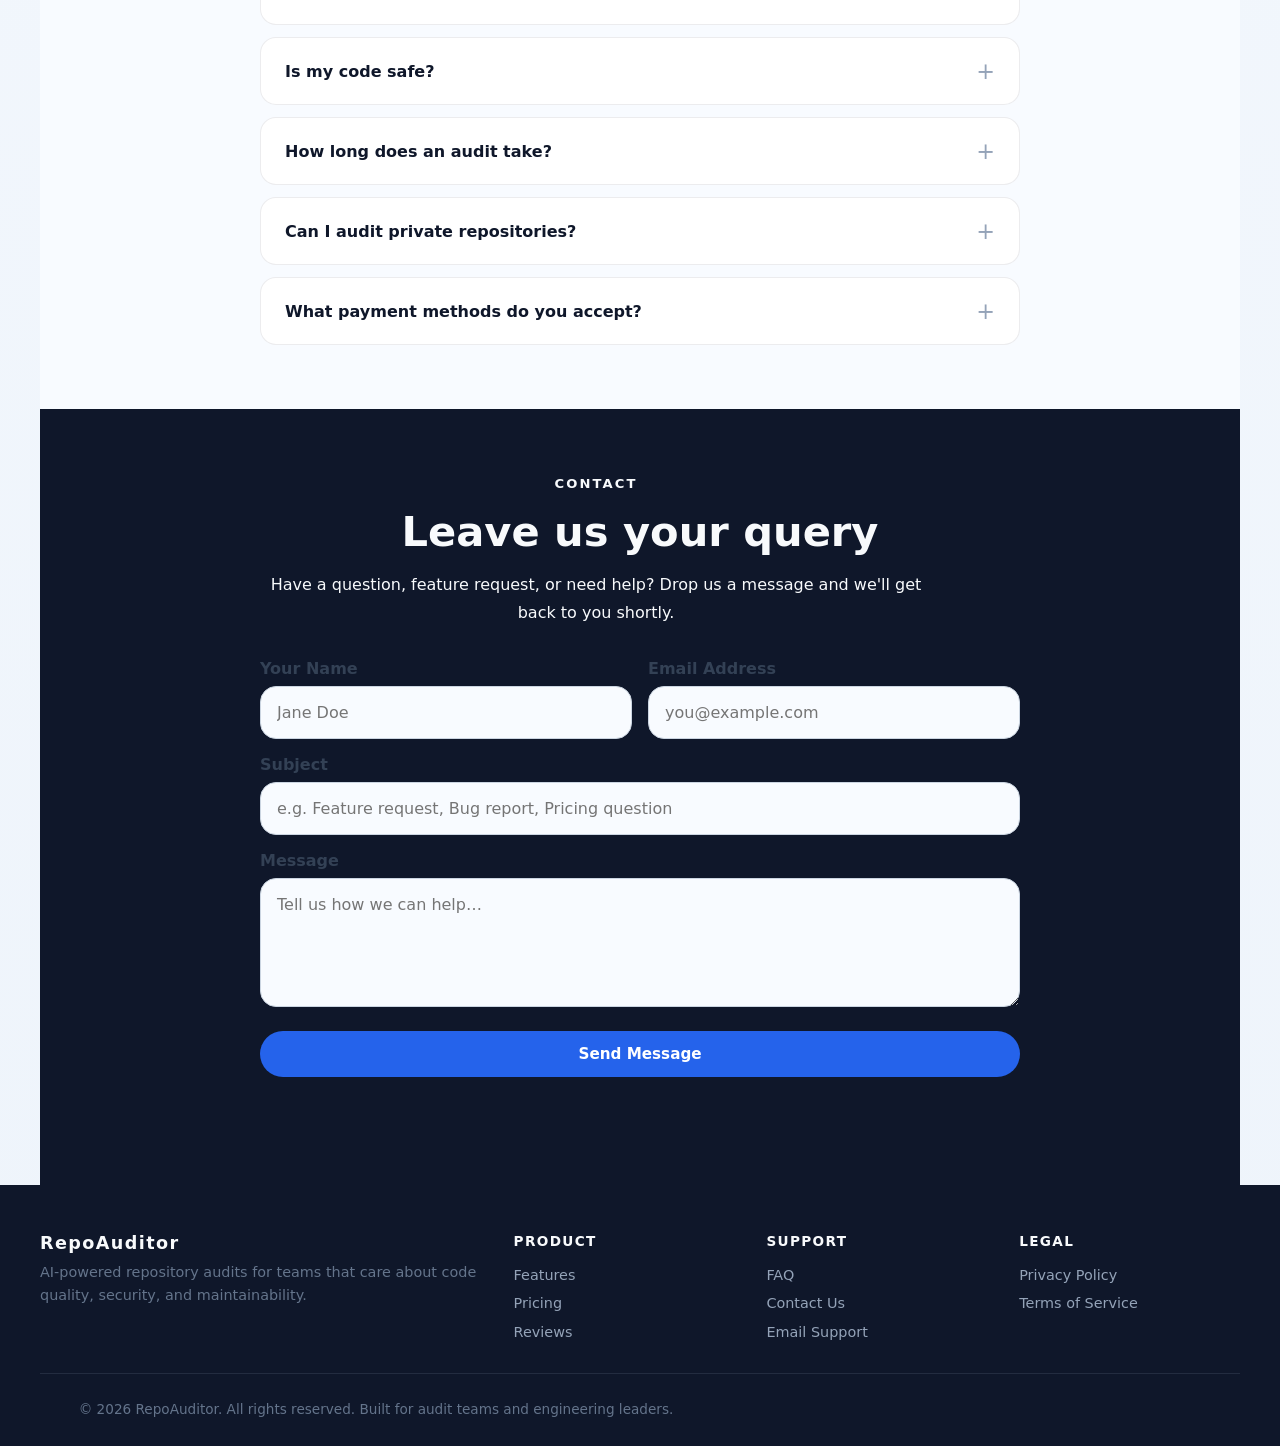
==== commit c134a62f: "Done with privacy-policy addition" ====
--- a/index.html
+++ b/index.html
@@ -367,8 +367,8 @@
         <div class="footer-col">
           <h4>Legal</h4>
           <ul>
-            <li><a href="#">Privacy Policy</a></li>
-            <li><a href="#">Terms of Service</a></li>
+            <li><a href="privacy-policy.html">Privacy Policy</a></li>
+            <li><a href="terms-of-service.html">Terms of Service</a></li>
           </ul>
         </div>
       </div>
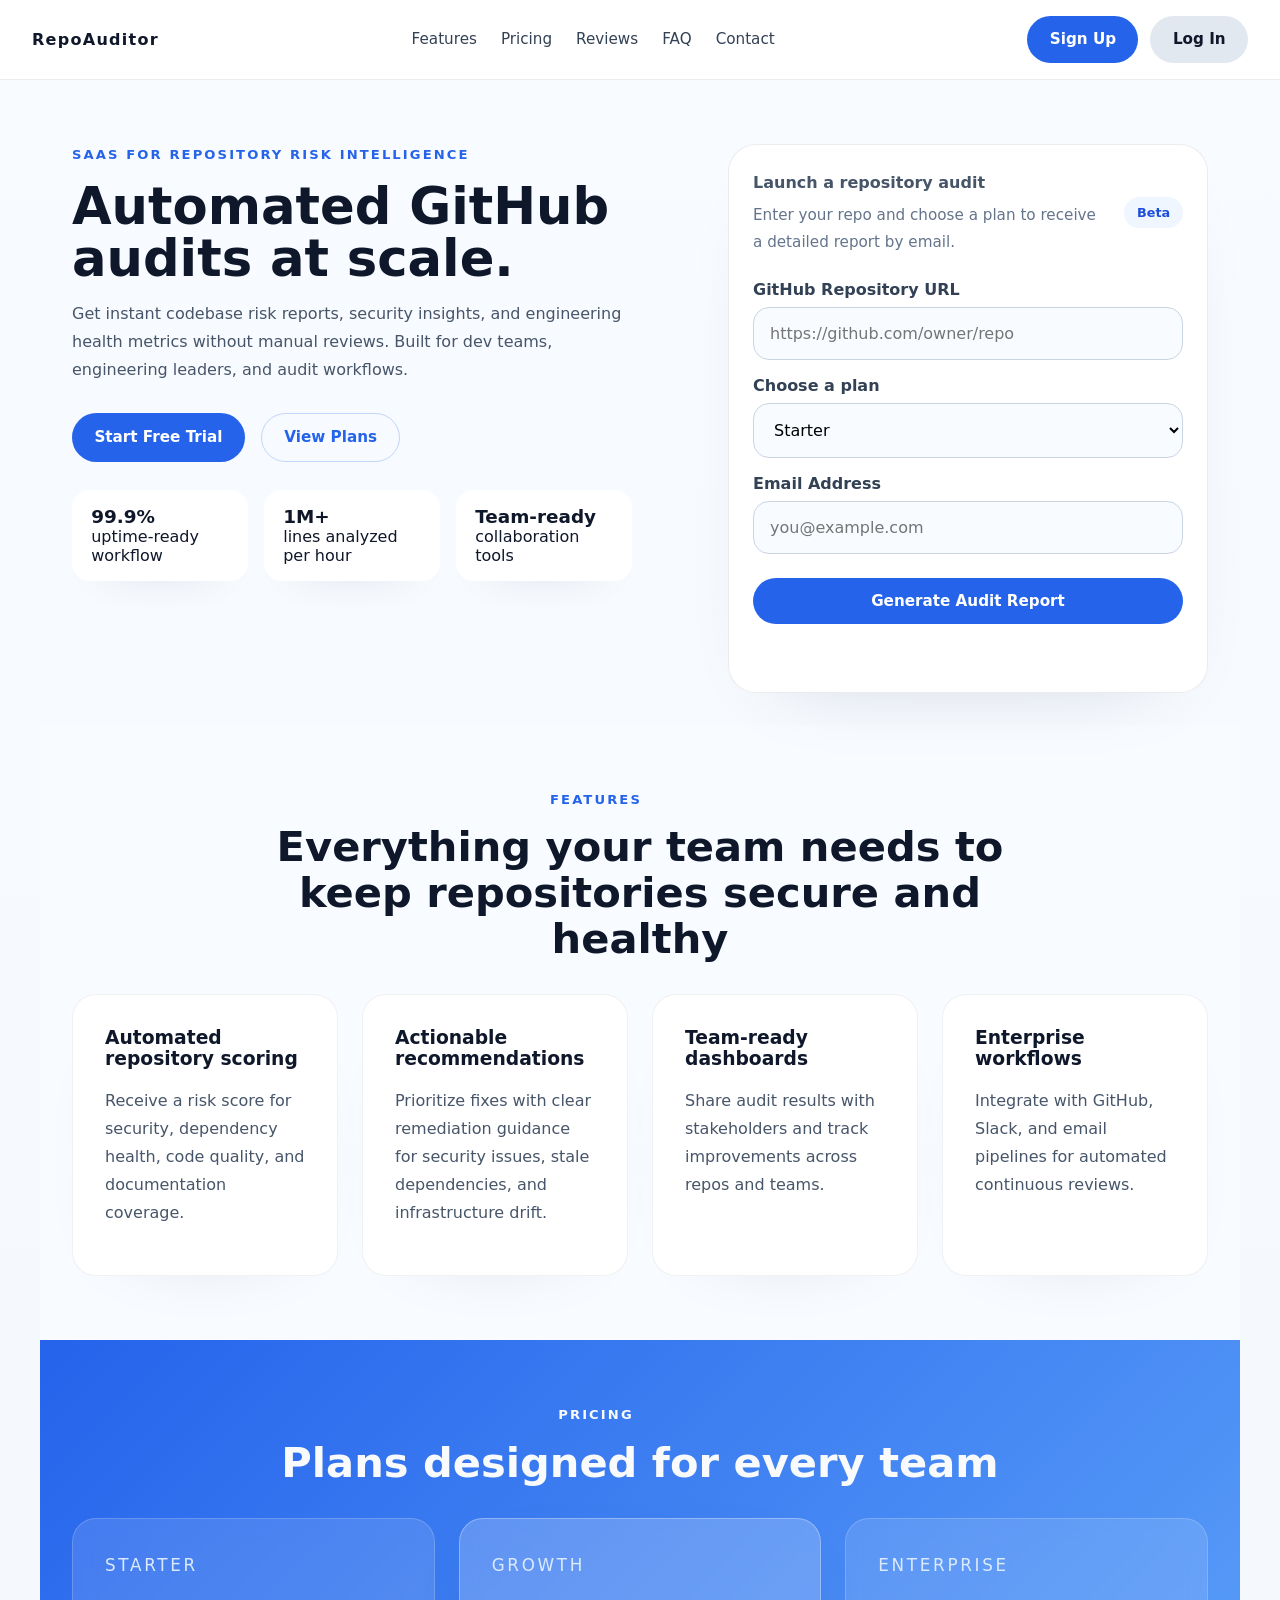
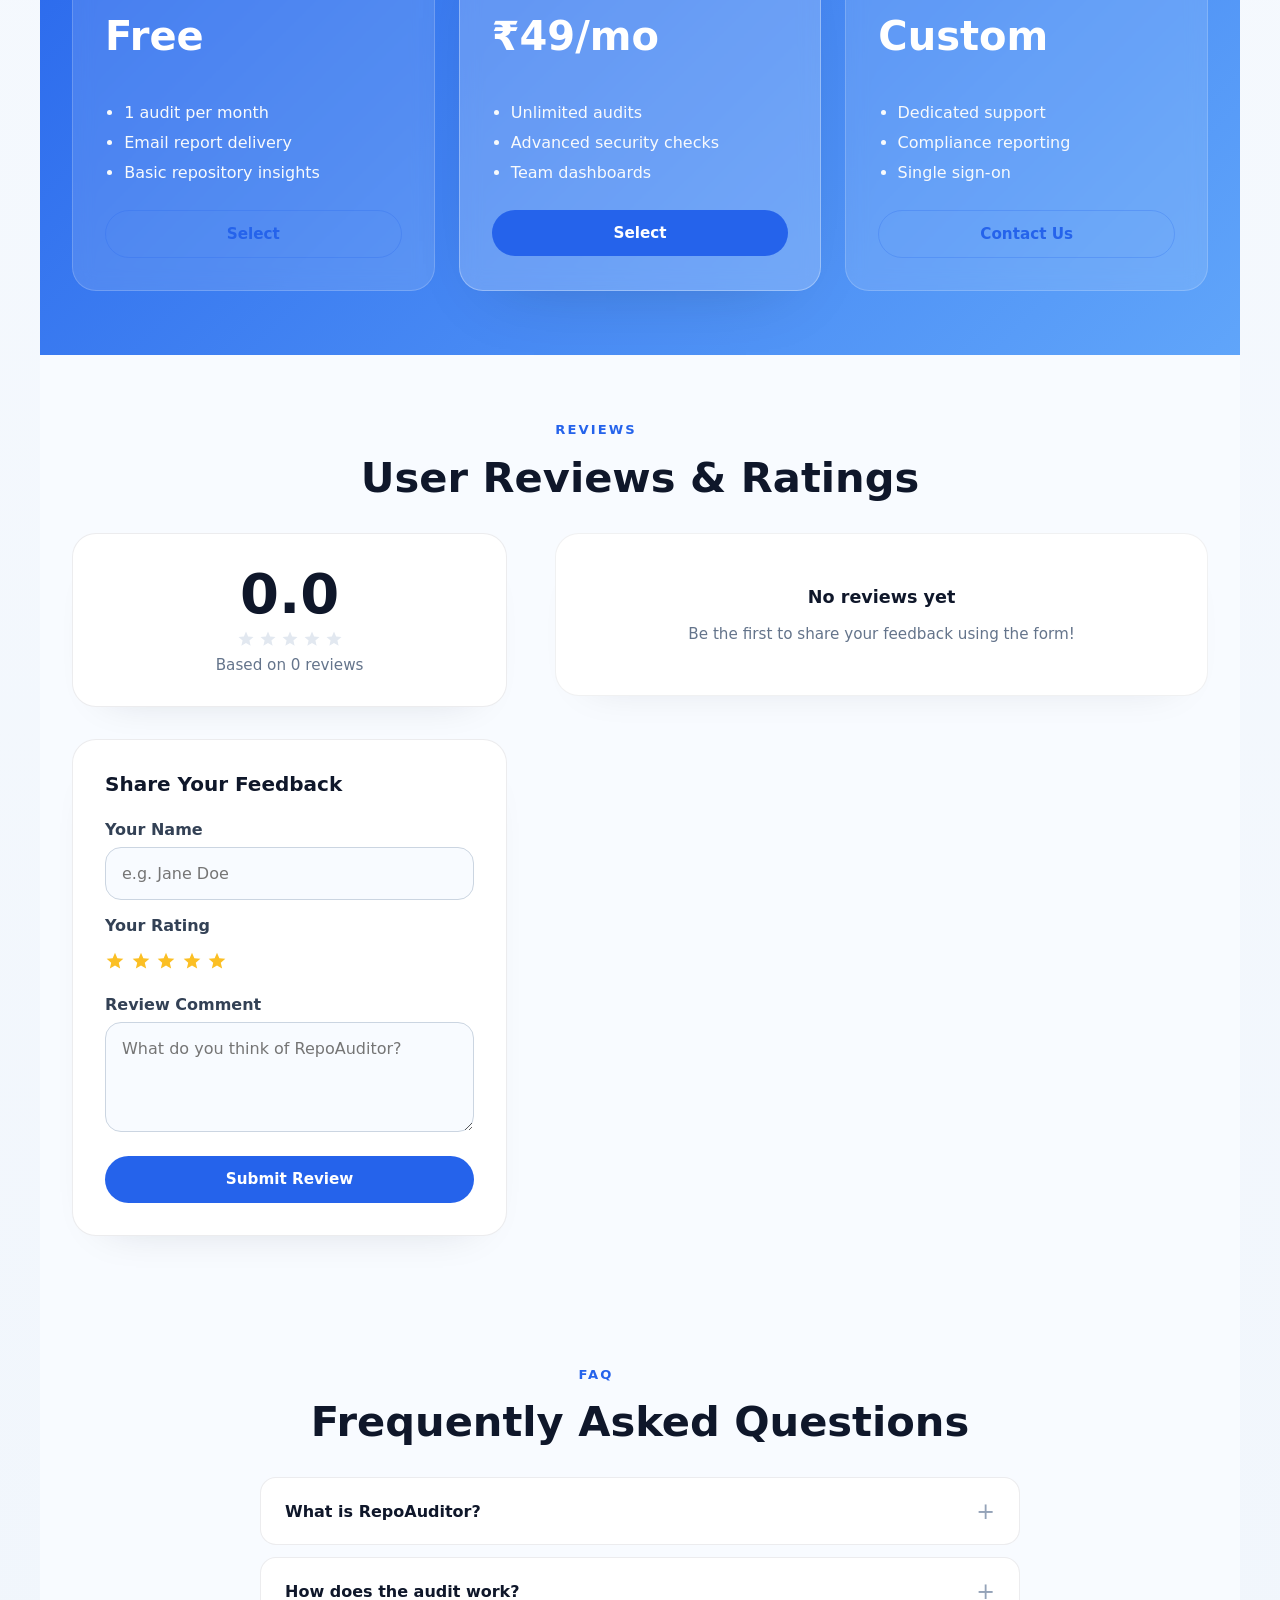
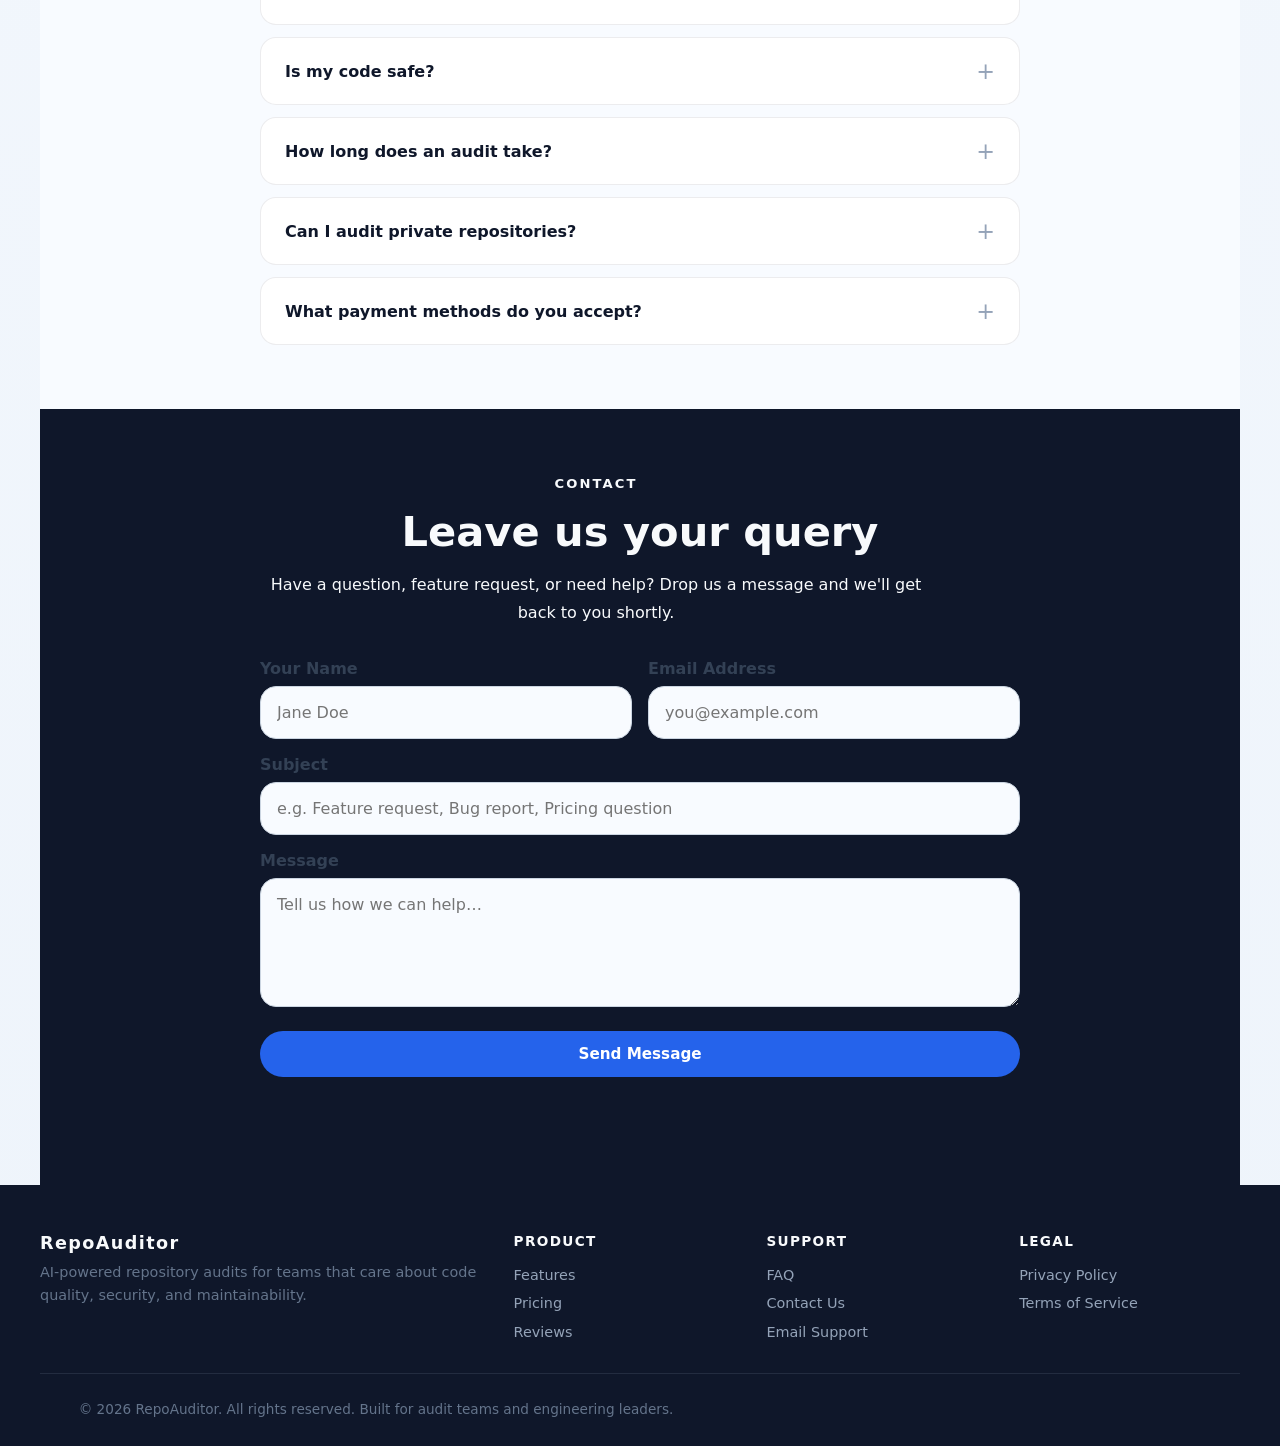
==== commit acc8aa01: "feat: add Razorpay payment integration, terms of service, and Procfile" ====
--- a/index.html
+++ b/index.html
@@ -183,7 +183,7 @@
               <li>Single sign-on</li>
             </ul>
             <button class="button button-outline pricing-select" data-plan="enterprise">
-              Select
+              Contact Us
             </button>
           </div>
         </div>
@@ -377,6 +377,9 @@
       </div>
     </footer>
 
+    <!-- ===== Razorpay Checkout.js SDK ===== -->
+    <script src="https://checkout.razorpay.com/v1/checkout.js"></script>
+
     <!-- ===== Modular Scripts (loaded in dependency order) ===== -->
     <script src="js/config.js"></script>
     <script src="js/auth.js"></script>
--- a/styles.css
+++ b/styles.css
@@ -116,6 +116,12 @@
 .button-secondary {
   background: #e2e8f0;
   color: #0f172a;
+}
+
+.button-success {
+  background: #16a34a;
+  color: #fff;
+  box-shadow: 0 18px 40px -30px rgba(22, 163, 74, 0.9);
 }
 
 /* ========================================
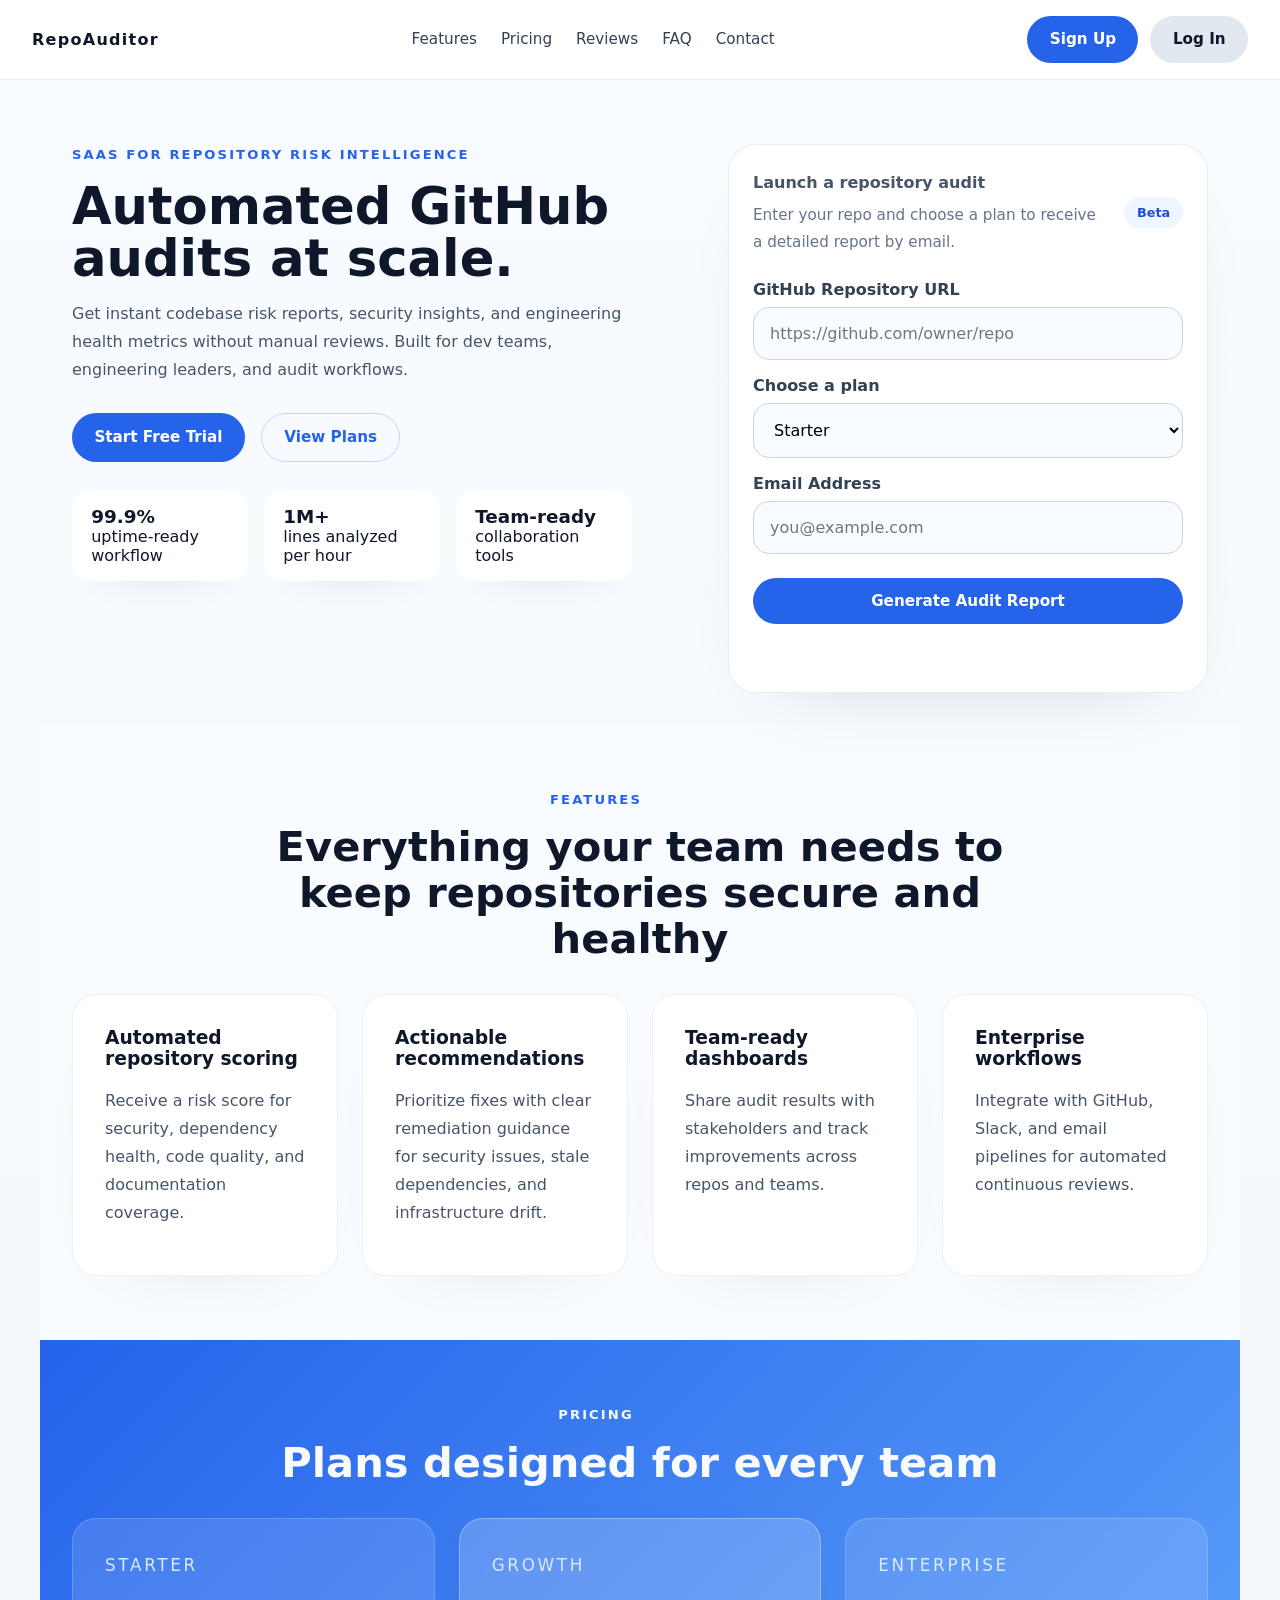
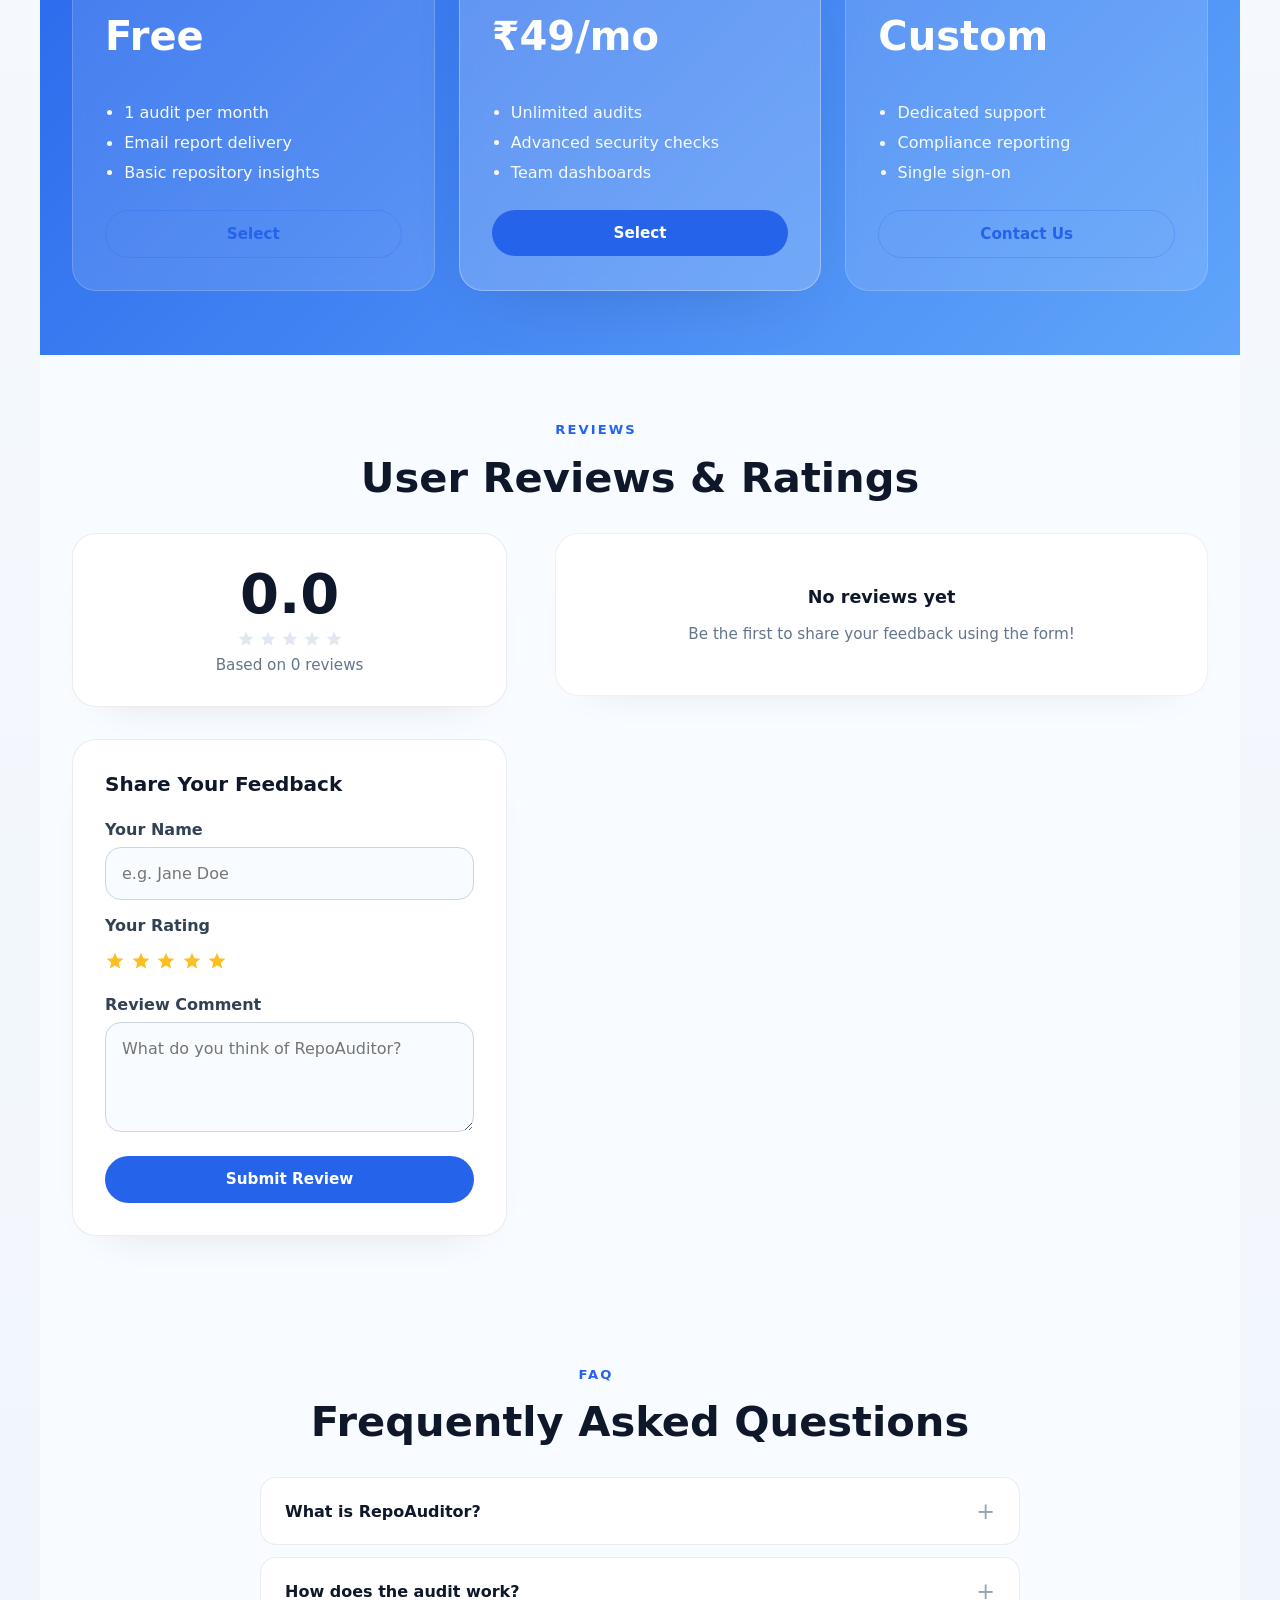
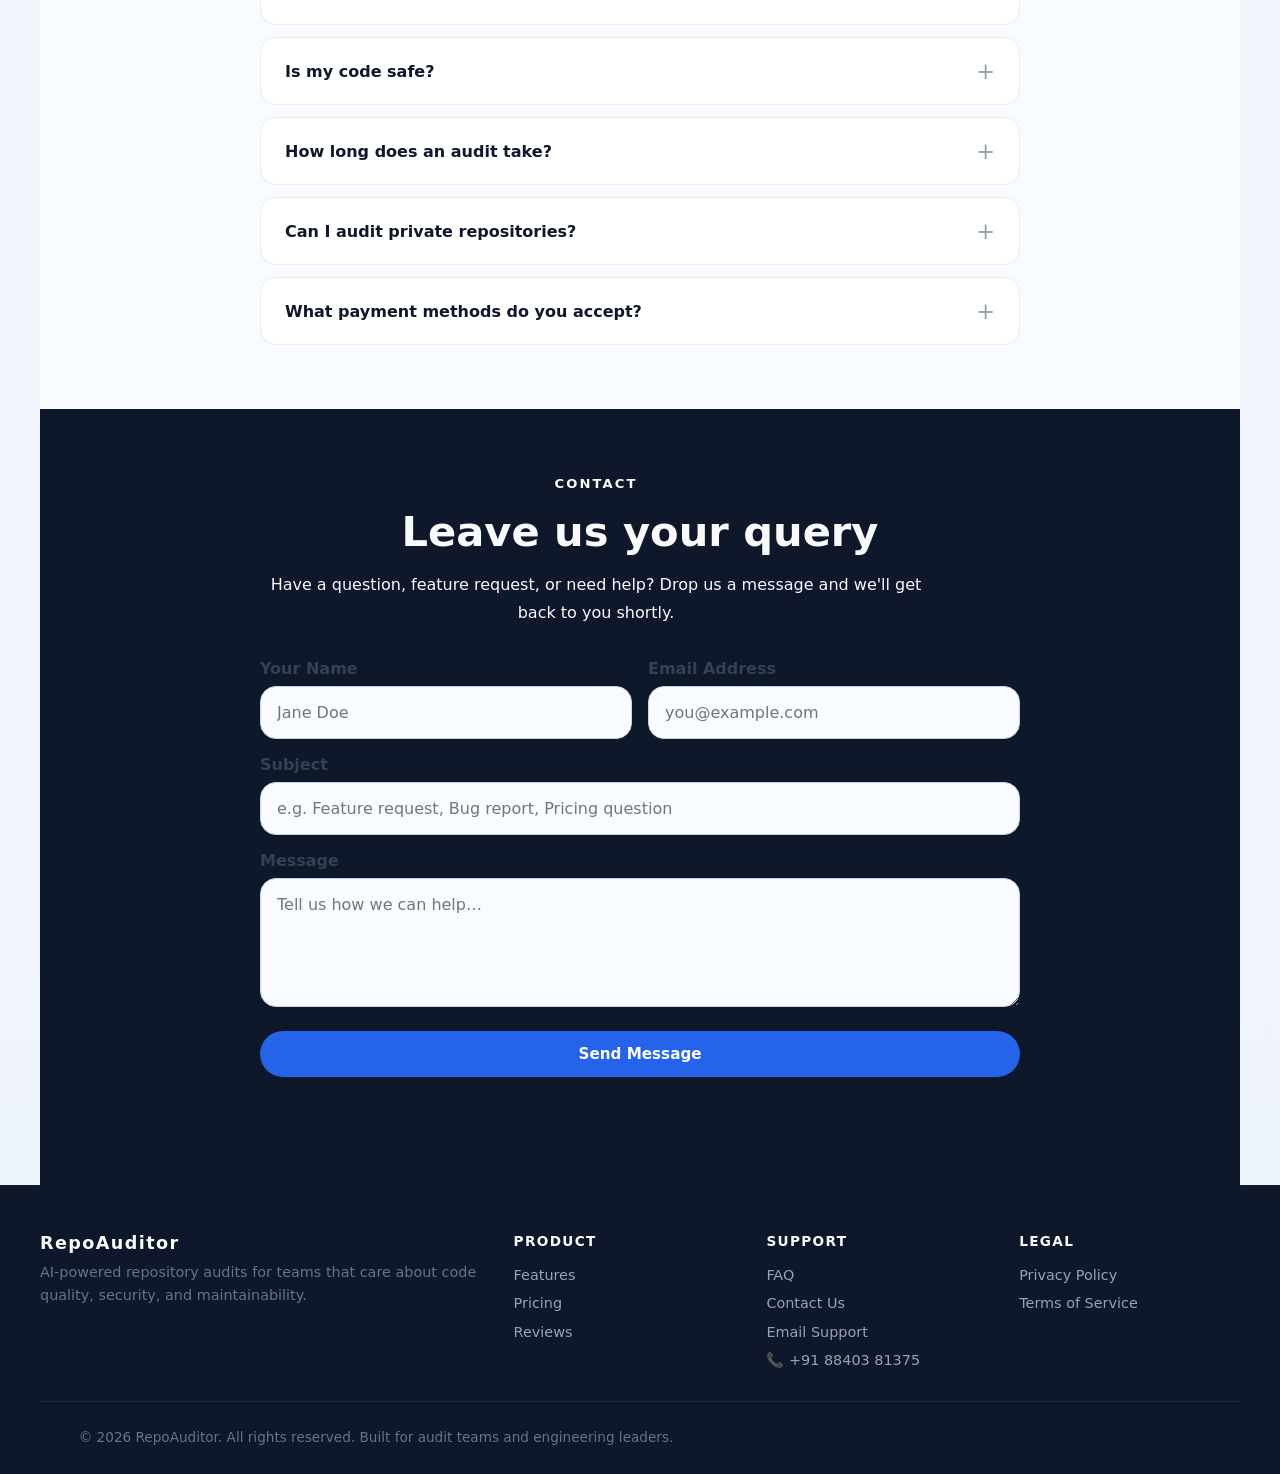
==== commit ade81197: "feat: add real support email and phone number across all pages" ====
--- a/index.html
+++ b/index.html
@@ -361,7 +361,8 @@
           <ul>
             <li><a href="#faq">FAQ</a></li>
             <li><a href="#contact">Contact Us</a></li>
-            <li><a href="mailto:support@repoauditor.example">Email Support</a></li>
+            <li><a href="mailto:kush17112004@gmail.com">Email Support</a></li>
+            <li><a href="tel:+918840381375">📞 +91 88403 81375</a></li>
           </ul>
         </div>
         <div class="footer-col">
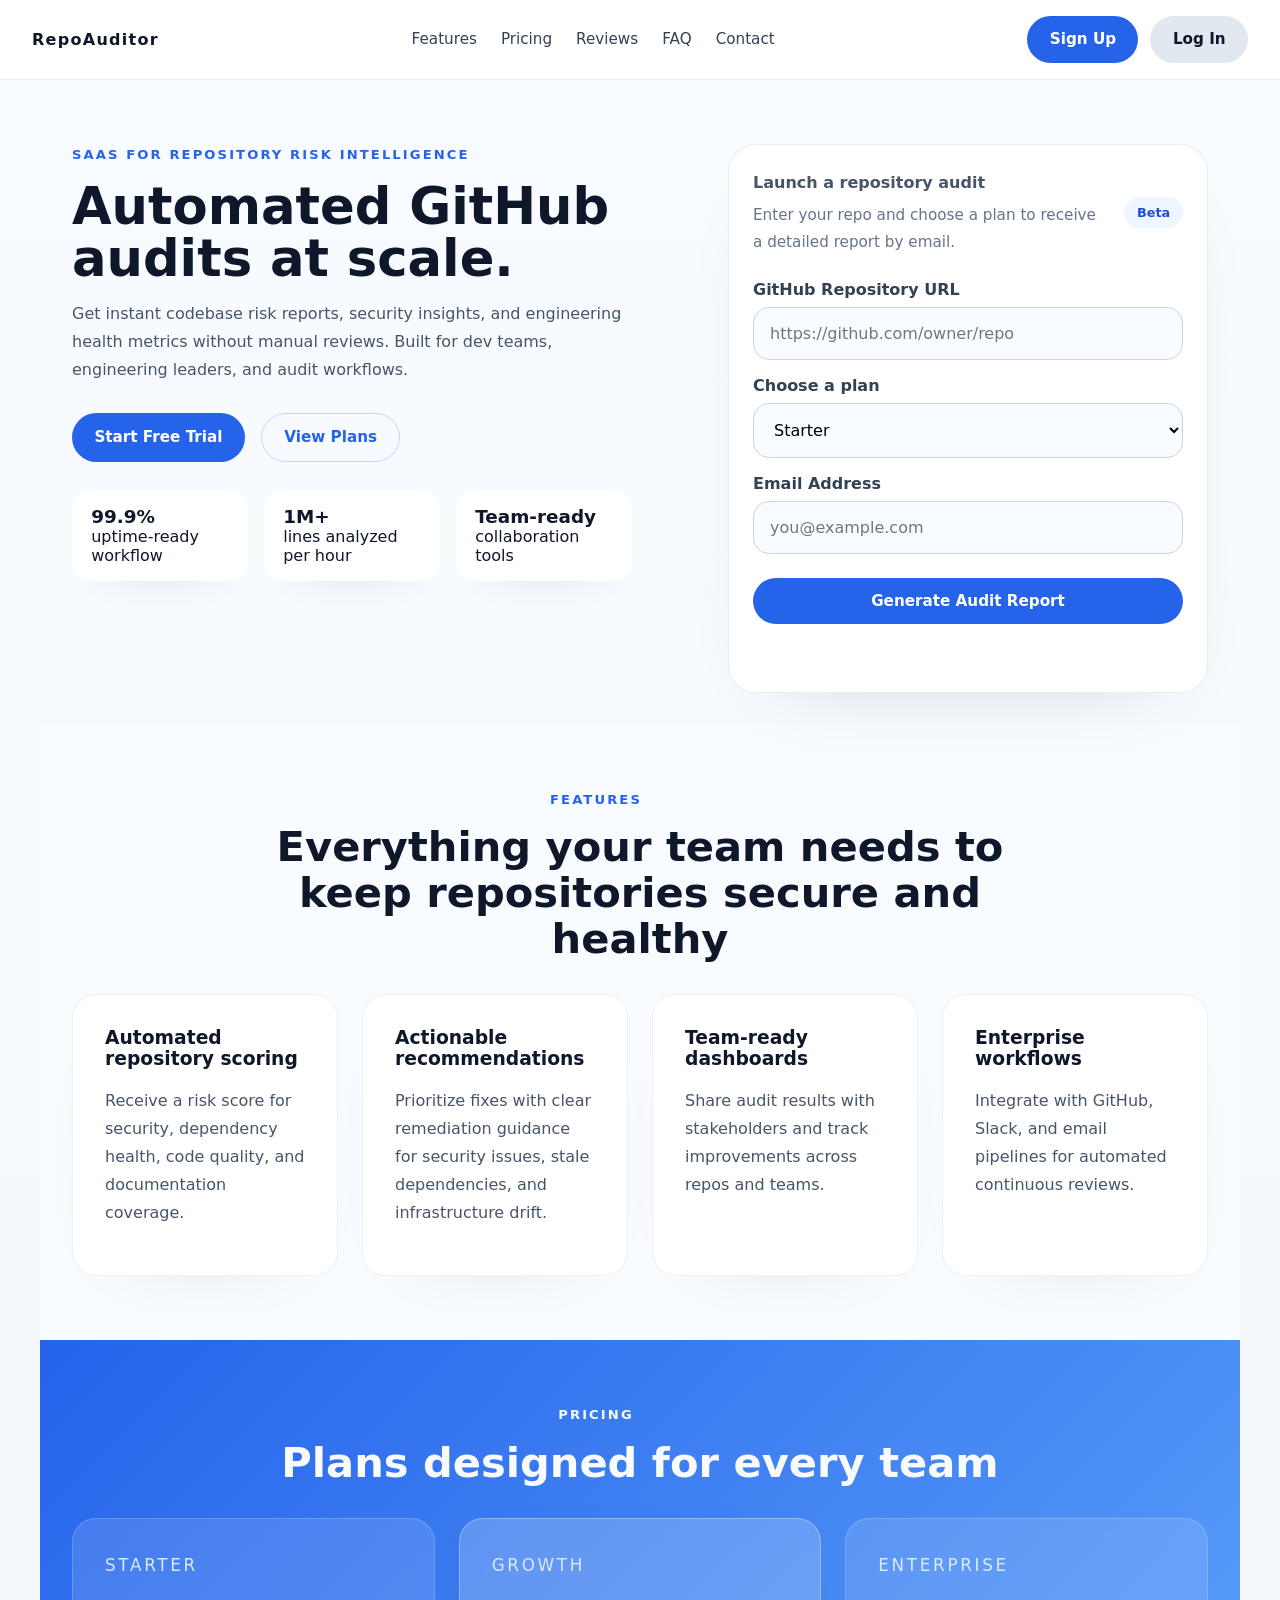
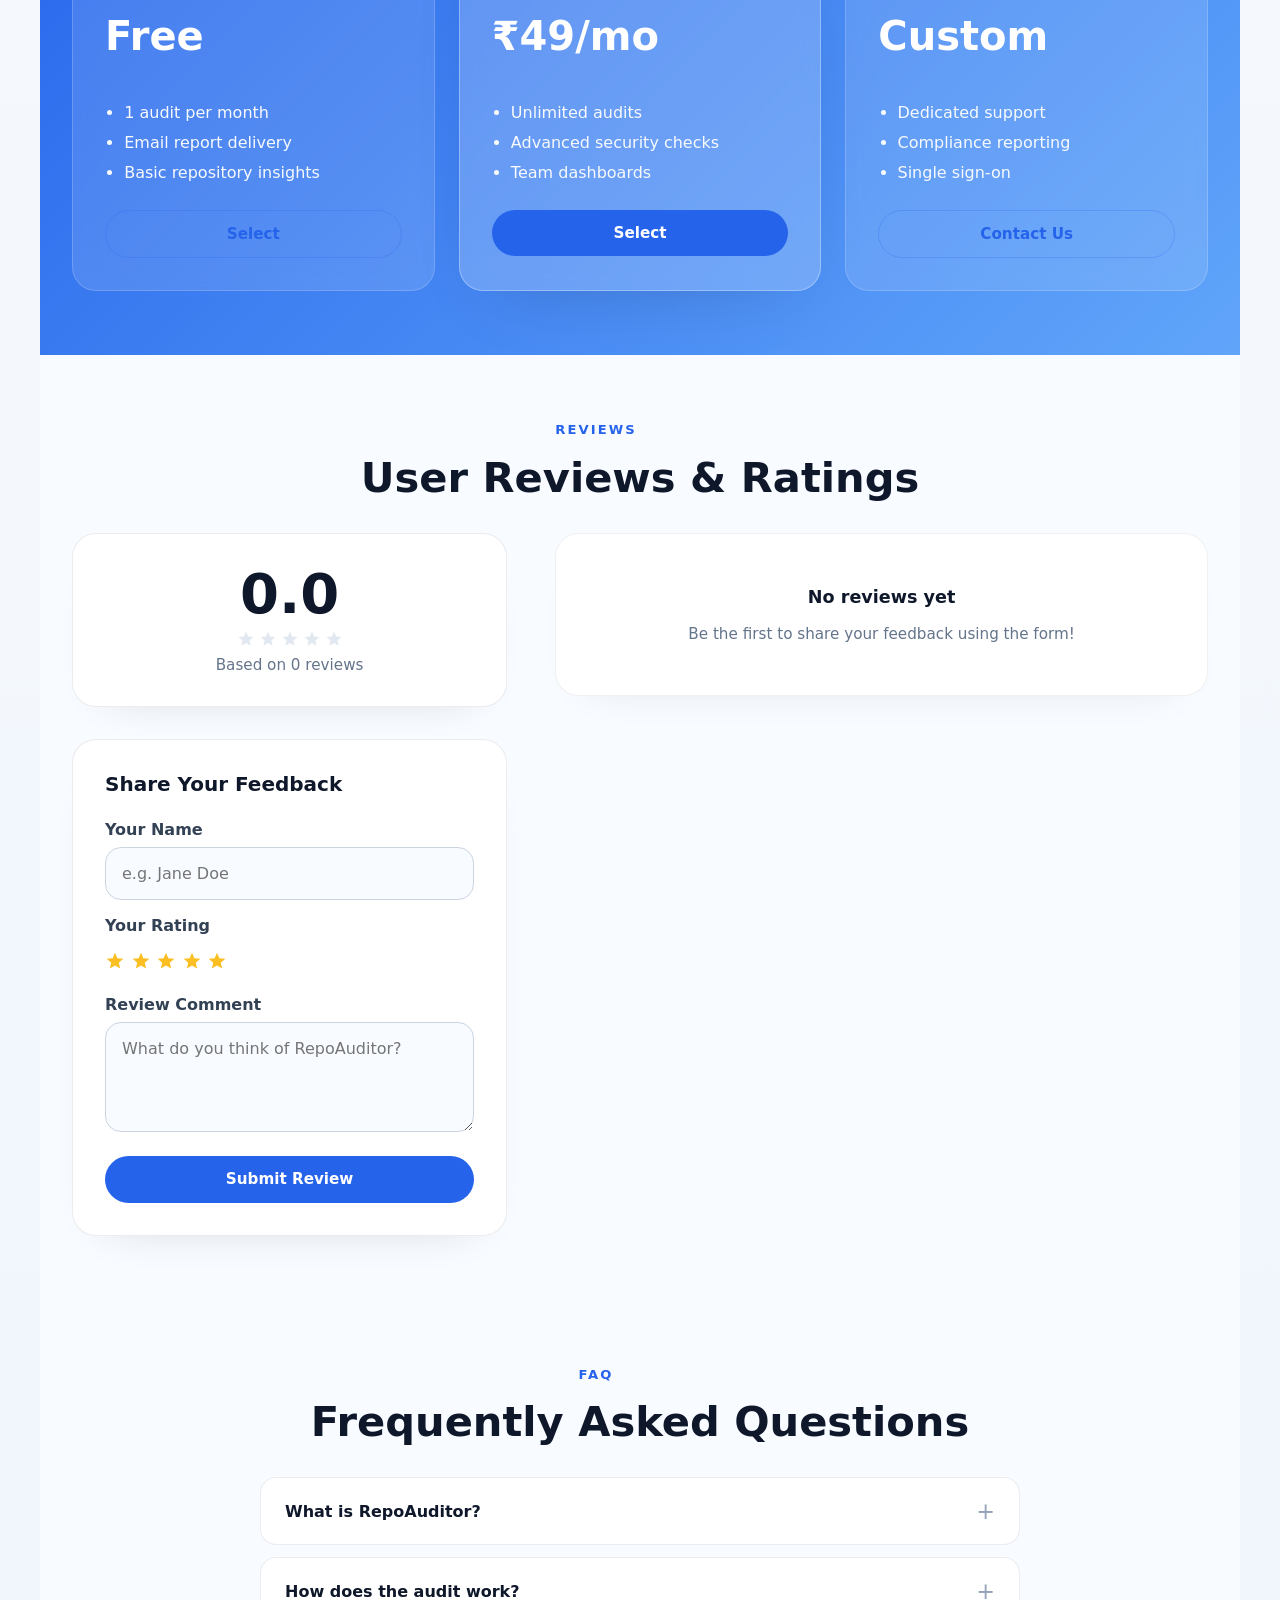
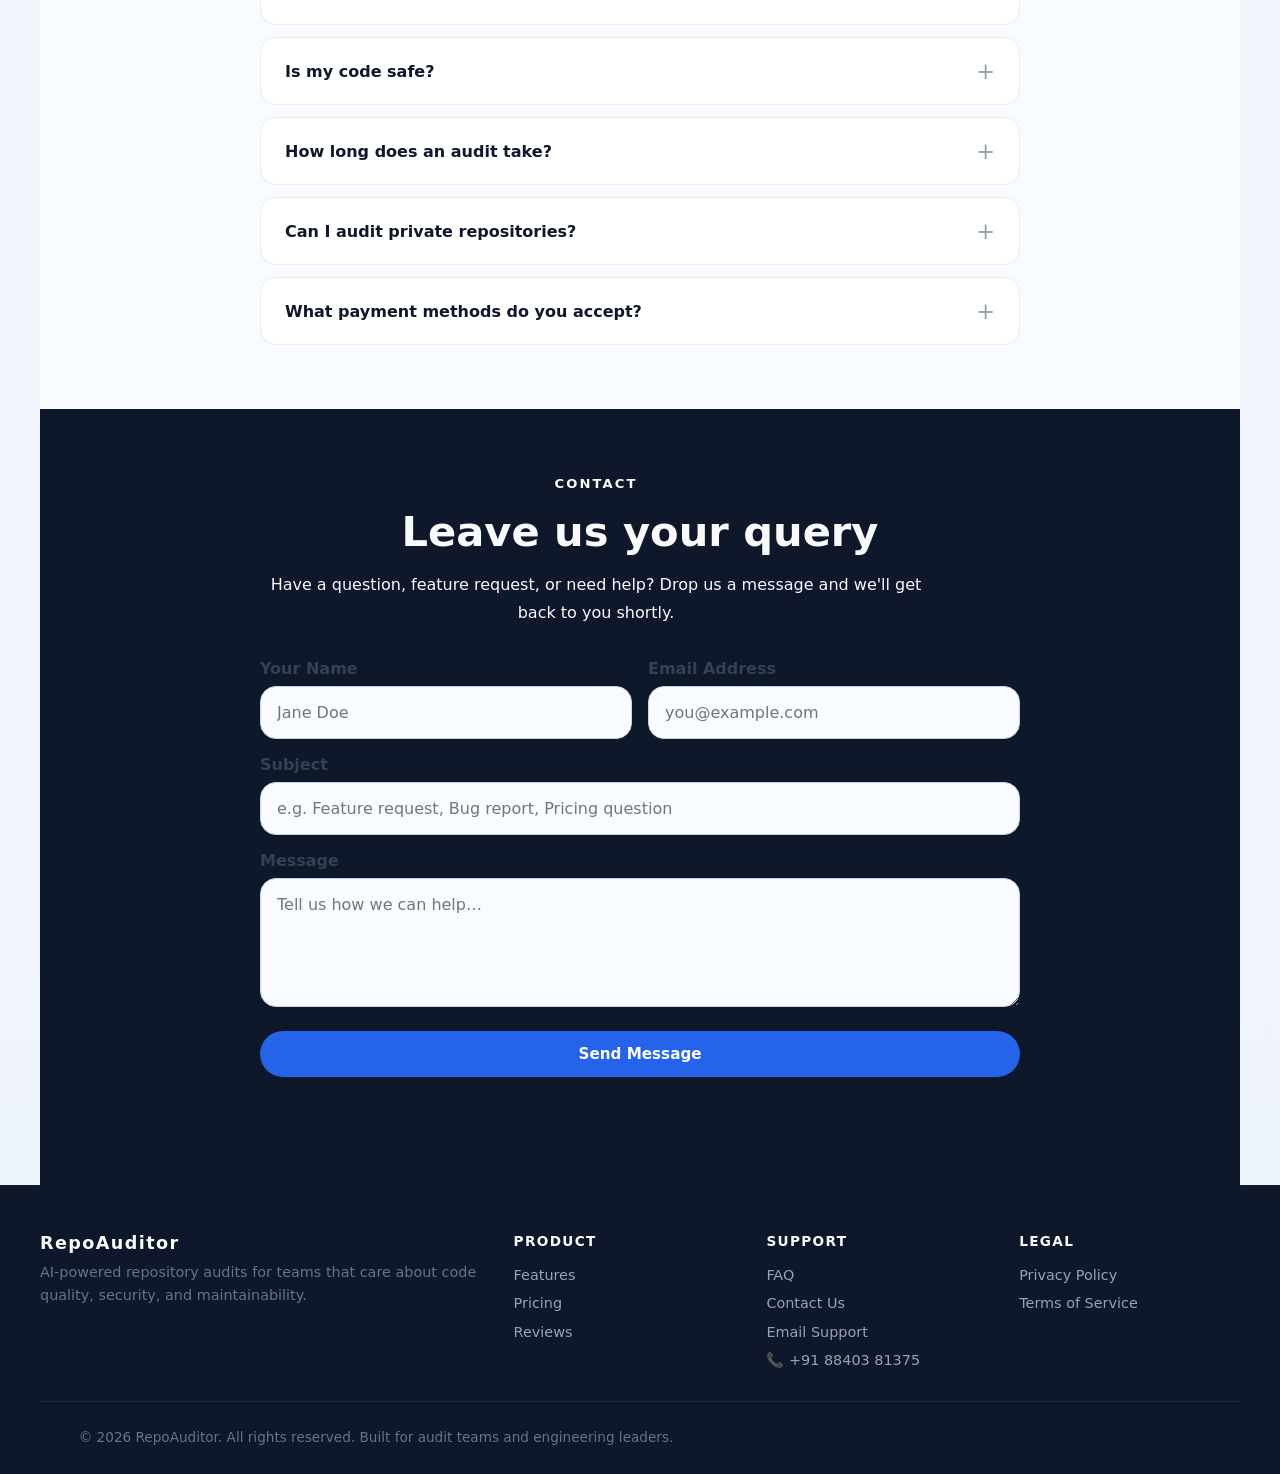
==== commit f5282f2e: "fix: smooth scroll navigation, scroll offset for sticky header, and brand links across all pages" ====
--- a/index.html
+++ b/index.html
@@ -18,7 +18,7 @@
 
     <!-- ===== Top Bar ===== -->
     <header class="topbar">
-      <div class="brand">RepoAuditor</div>
+      <a href="index.html" class="brand">RepoAuditor</a>
       <button class="hamburger" id="hamburgerBtn" aria-label="Toggle navigation">
         <span></span><span></span><span></span>
       </button>
--- a/styles.css
+++ b/styles.css
@@ -12,6 +12,11 @@
   font-family: Inter, system-ui, -apple-system, BlinkMacSystemFont, "Segoe UI", sans-serif;
   background: #f4f8fb;
   color: #0f172a;
+}
+
+html {
+  scroll-behavior: smooth;
+  scroll-padding-top: 5rem;
 }
 
 body {
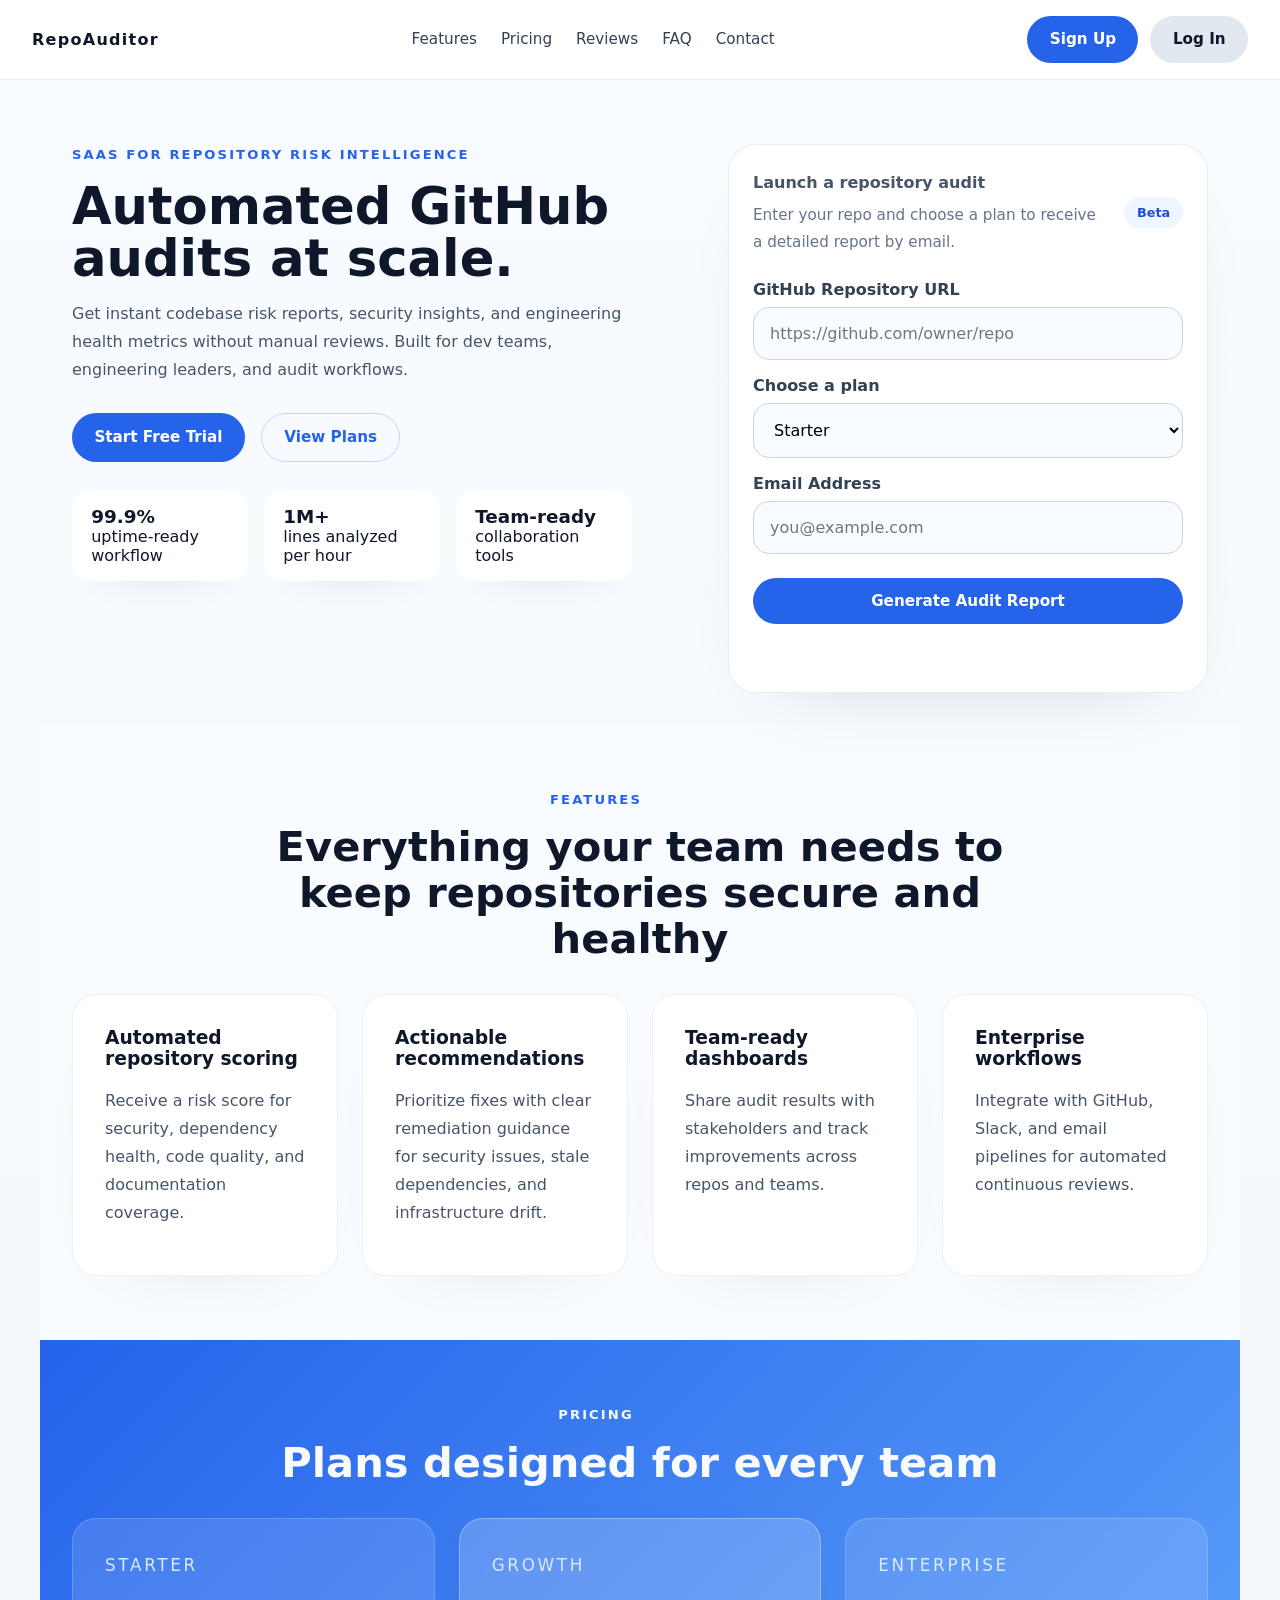
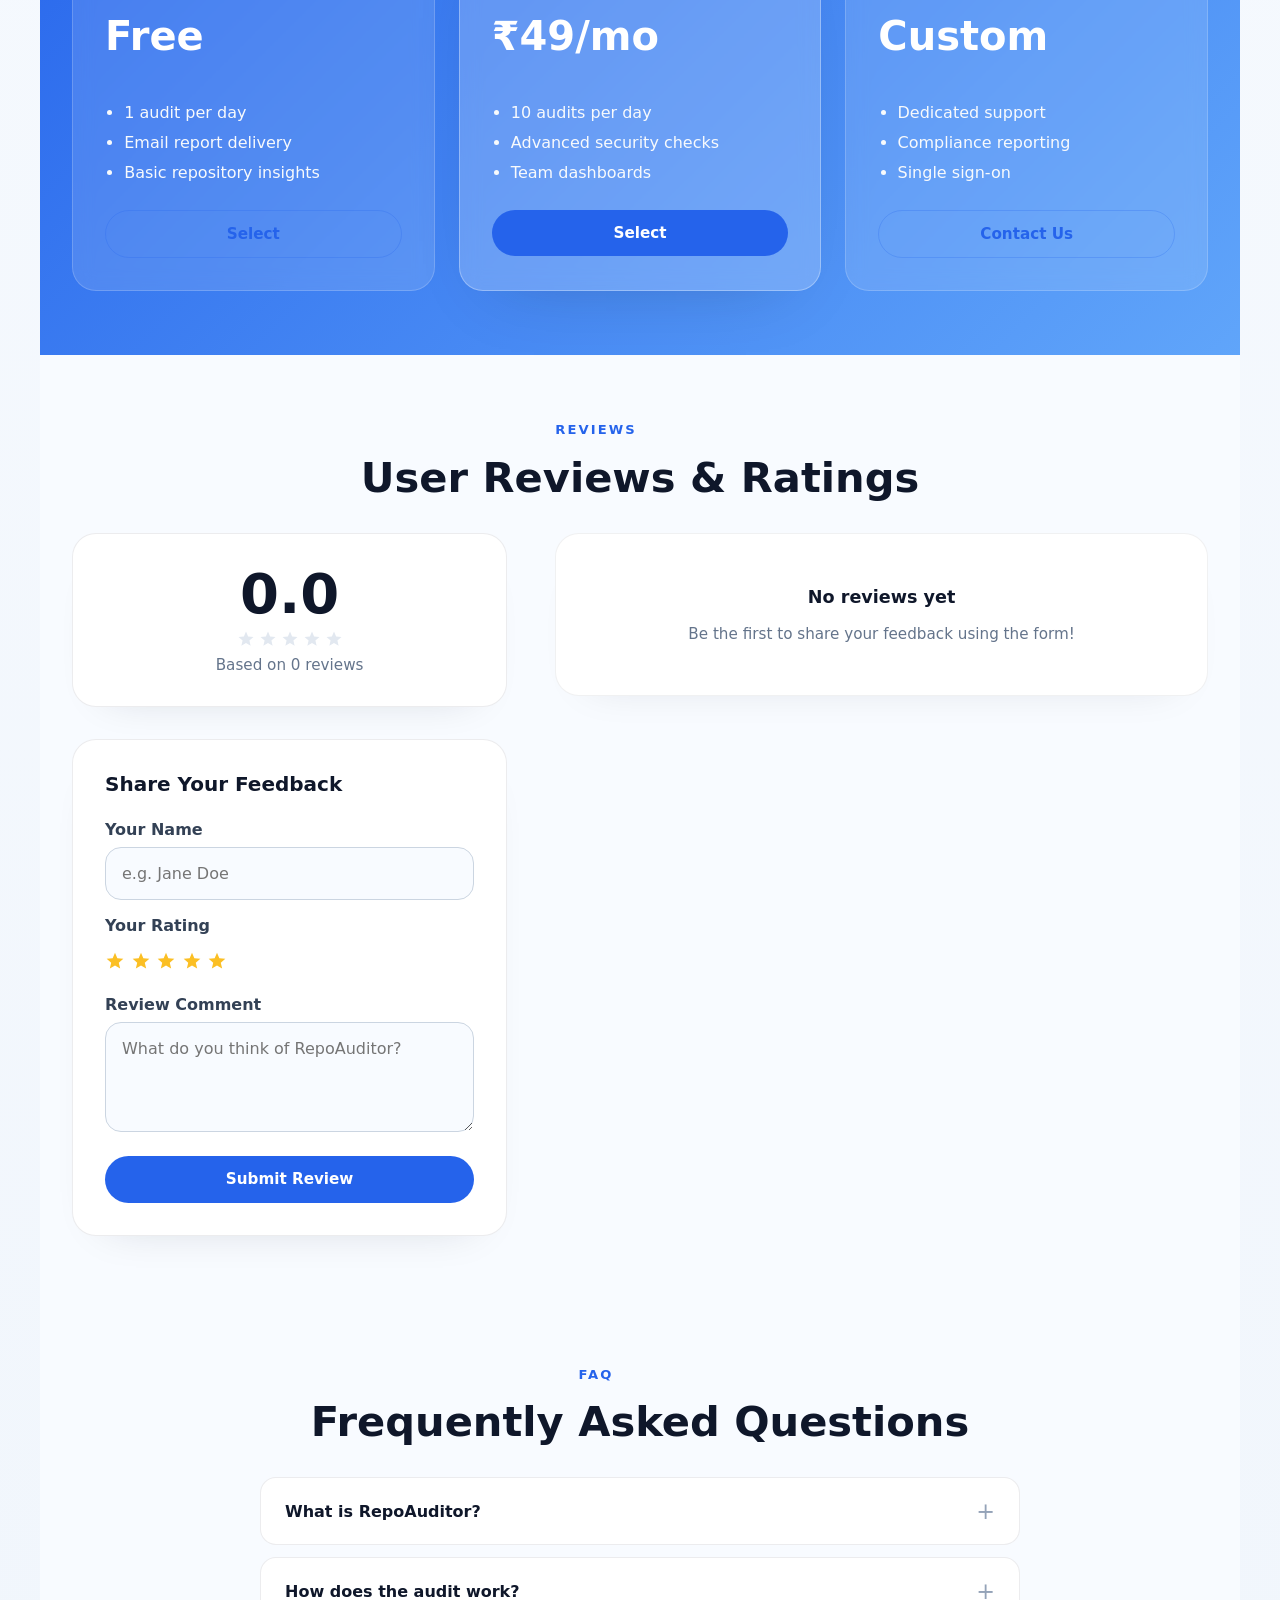
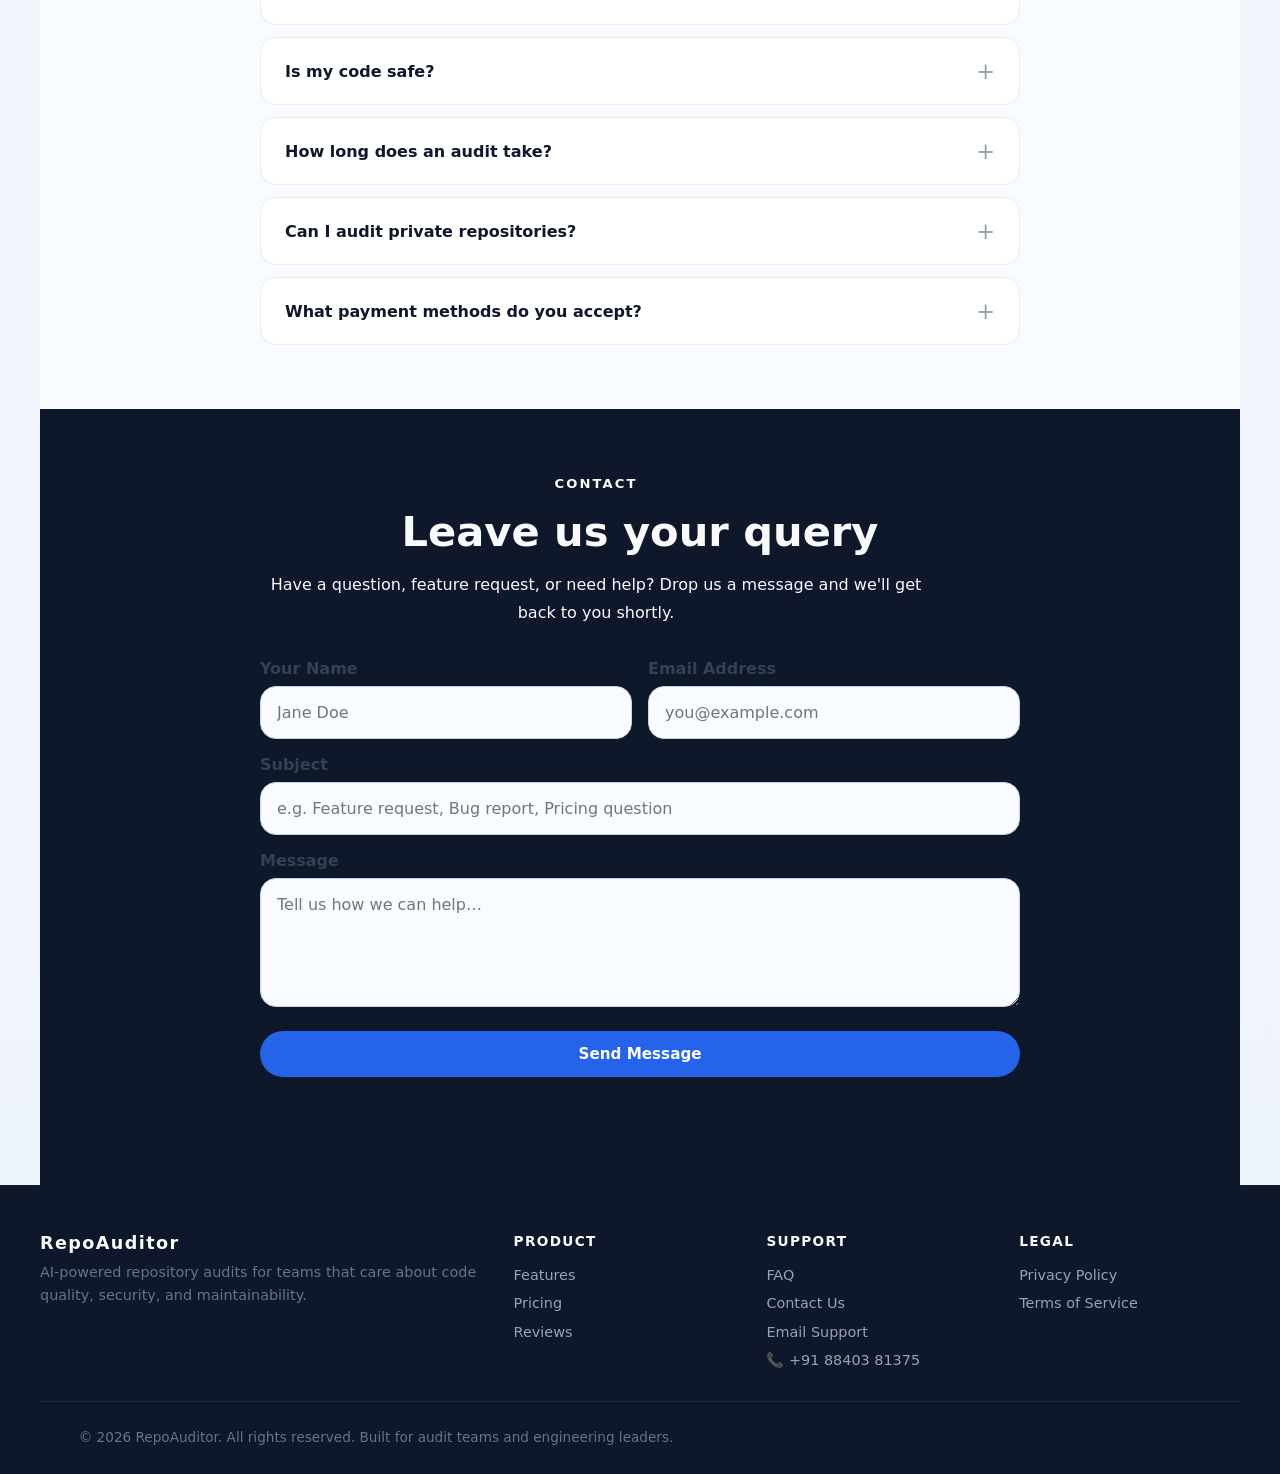
==== commit 1dddaff1: "update: pricing plans — Starter 1 audit/day, Growth 10 audits/day" ====
--- a/index.html
+++ b/index.html
@@ -4,10 +4,11 @@
     <meta charset="UTF-8" />
     <meta name="viewport" content="width=device-width, initial-scale=1.0" />
     <meta name="description" content="Get instant AI-powered codebase risk reports, security insights, and engineering health metrics. Built for dev teams and audit workflows." />
+    <meta name="referrer" content="strict-origin-when-cross-origin" />
+    <meta http-equiv="X-Content-Type-Options" content="nosniff" />
     <meta property="og:title" content="RepoAuditor — AI-Powered Code Health for Teams" />
     <meta property="og:description" content="Automated GitHub audits at scale. Get instant security insights, code quality metrics, and actionable recommendations." />
     <meta property="og:type" content="website" />
-    <meta property="og:url" content="https://repoauditor.com" />
     <meta name="twitter:card" content="summary_large_image" />
     <meta name="twitter:title" content="RepoAuditor — AI-Powered Code Health for Teams" />
     <meta name="twitter:description" content="Automated GitHub audits at scale. Get instant security insights, code quality metrics, and actionable recommendations." />
@@ -154,7 +155,7 @@
             <p class="plan-name">Starter</p>
             <p class="plan-price">Free</p>
             <ul>
-              <li>1 audit per month</li>
+              <li>1 audit per day</li>
               <li>Email report delivery</li>
               <li>Basic repository insights</li>
             </ul>
@@ -166,7 +167,7 @@
             <p class="plan-name">Growth</p>
             <p class="plan-price">₹49/mo</p>
             <ul>
-              <li>Unlimited audits</li>
+              <li>10 audits per day</li>
               <li>Advanced security checks</li>
               <li>Team dashboards</li>
             </ul>
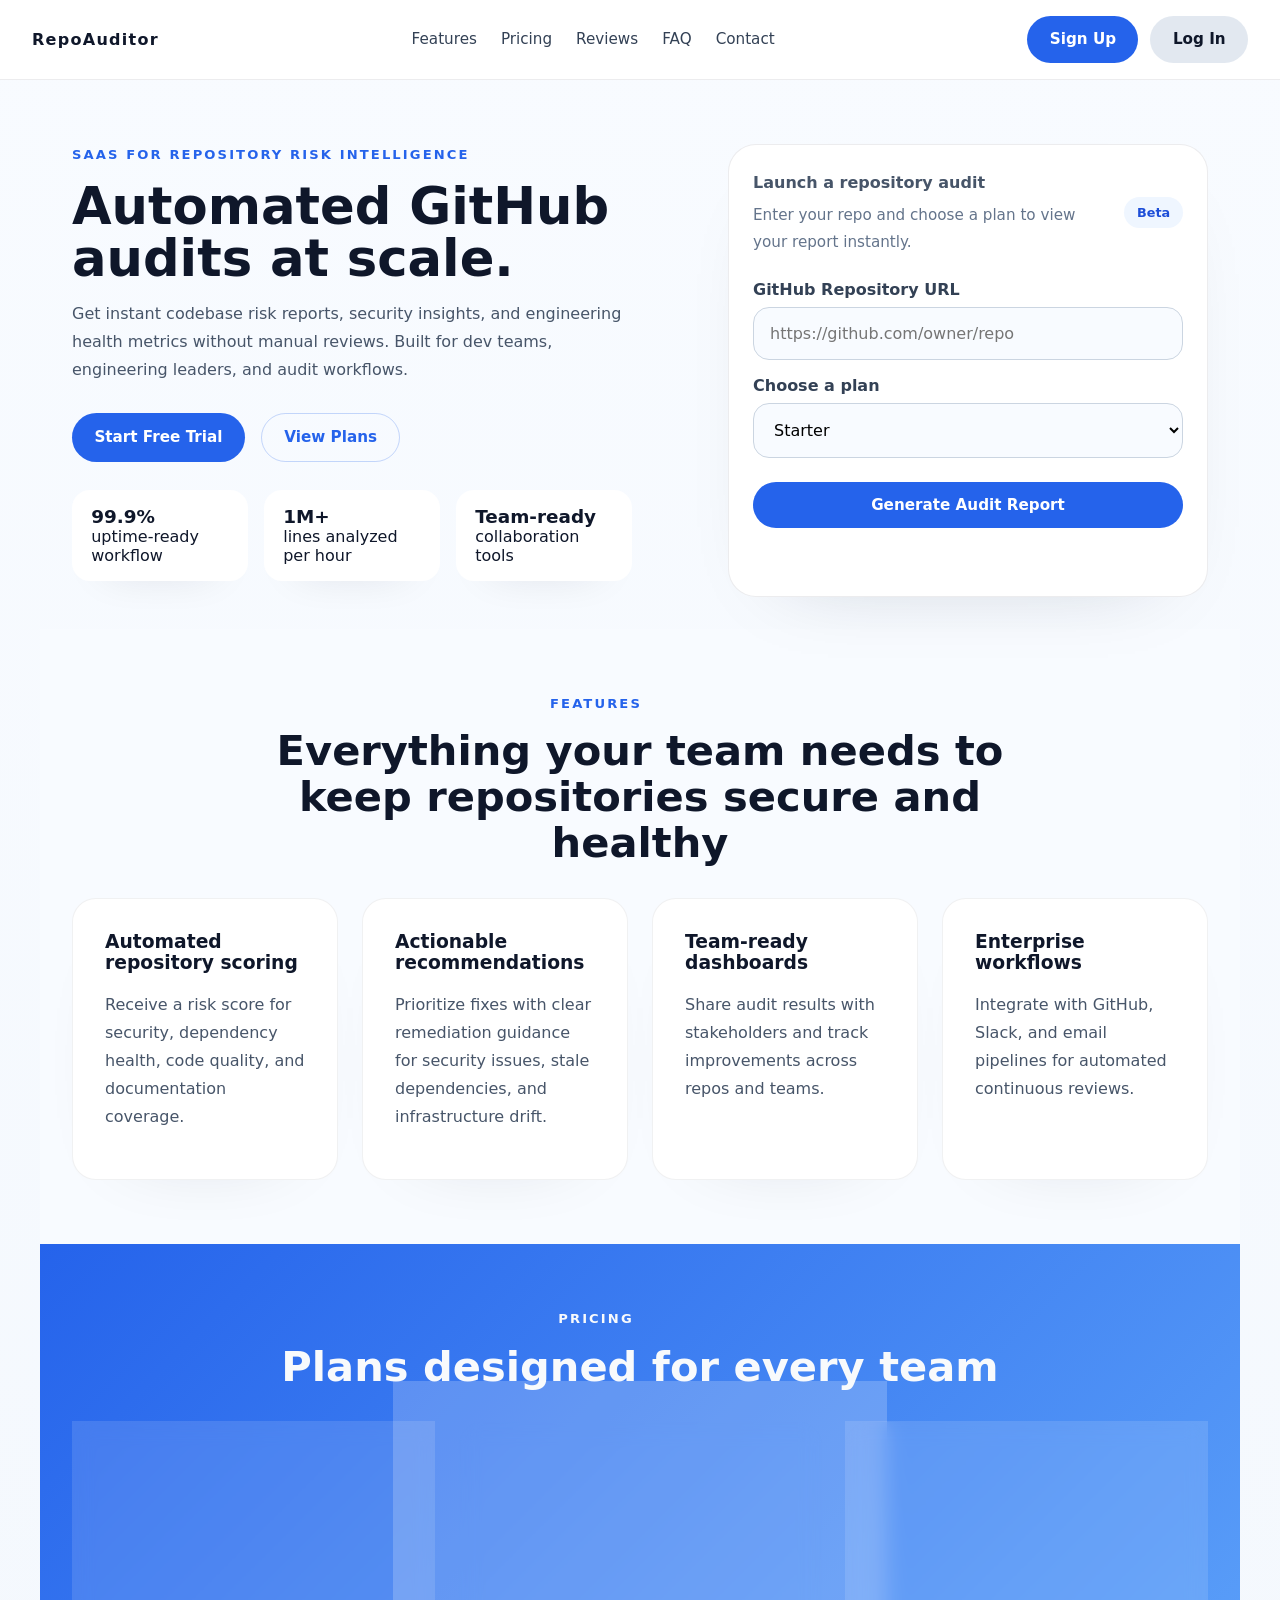
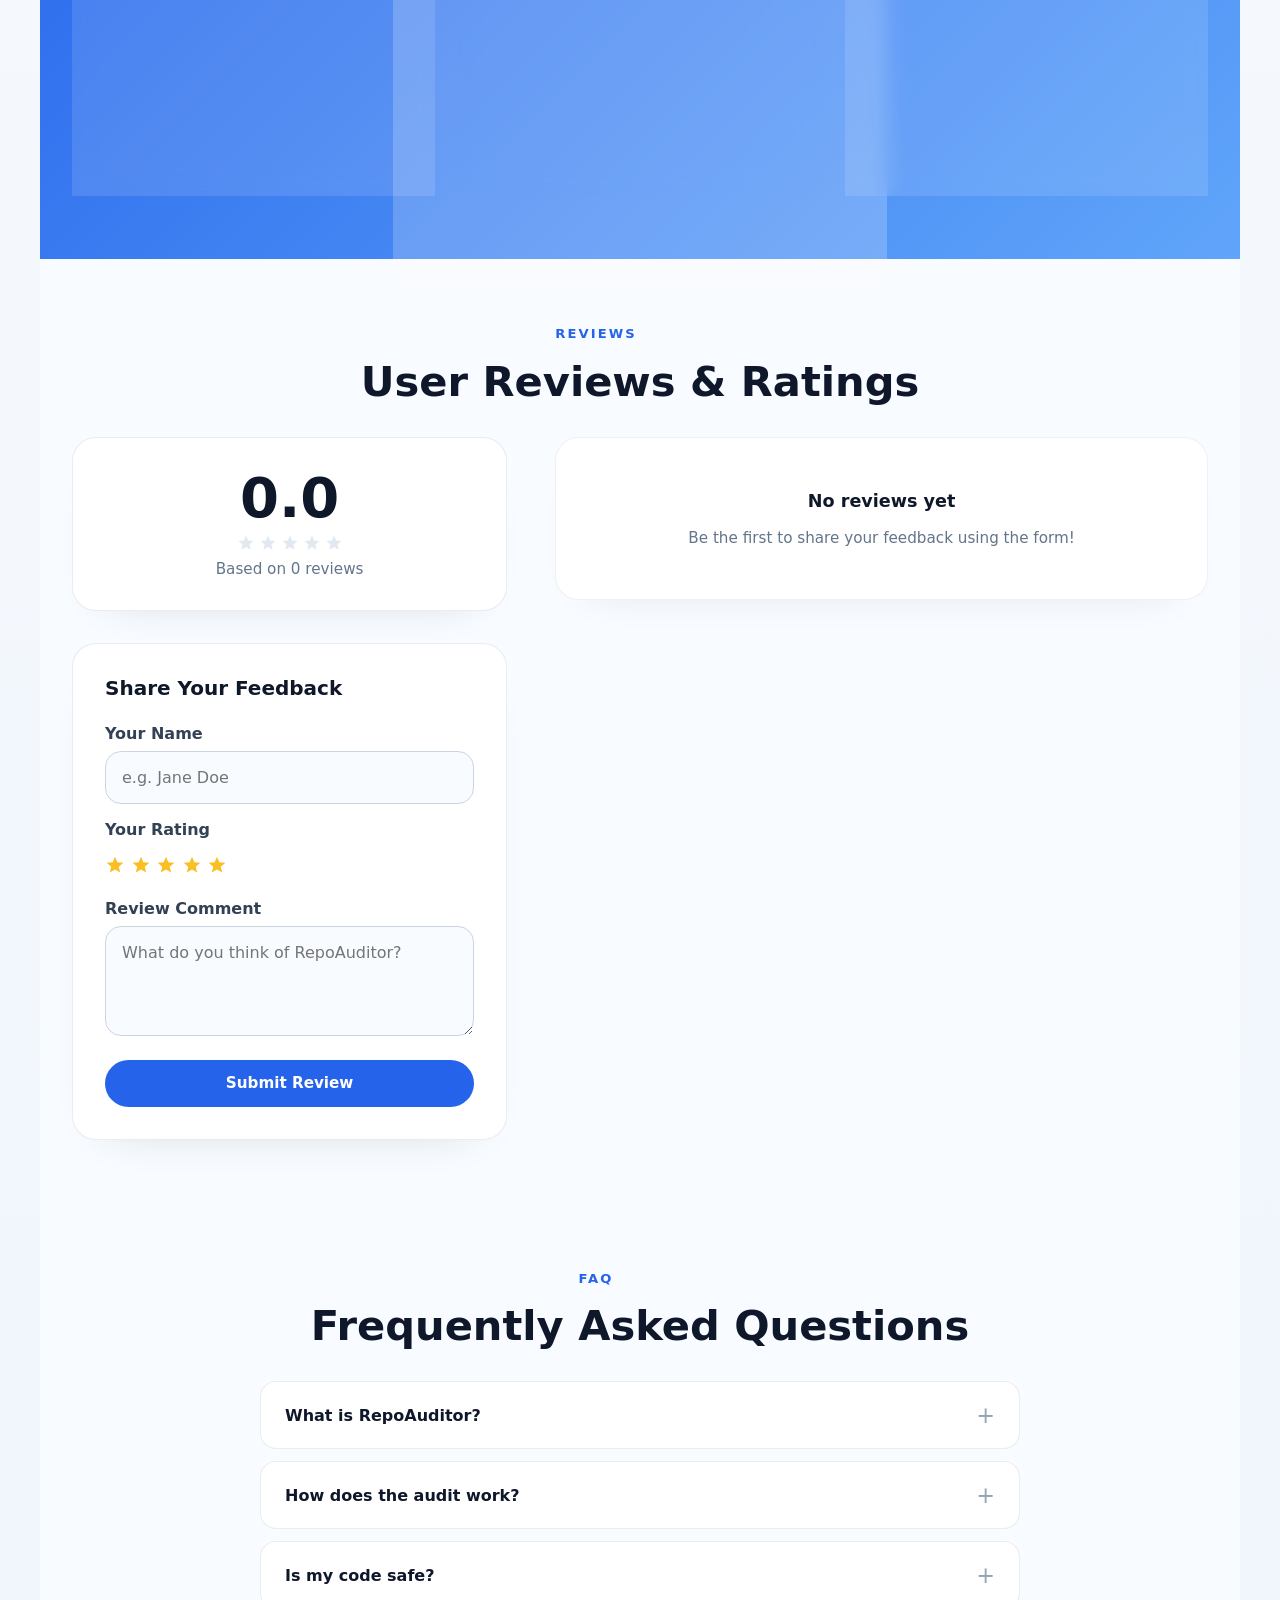
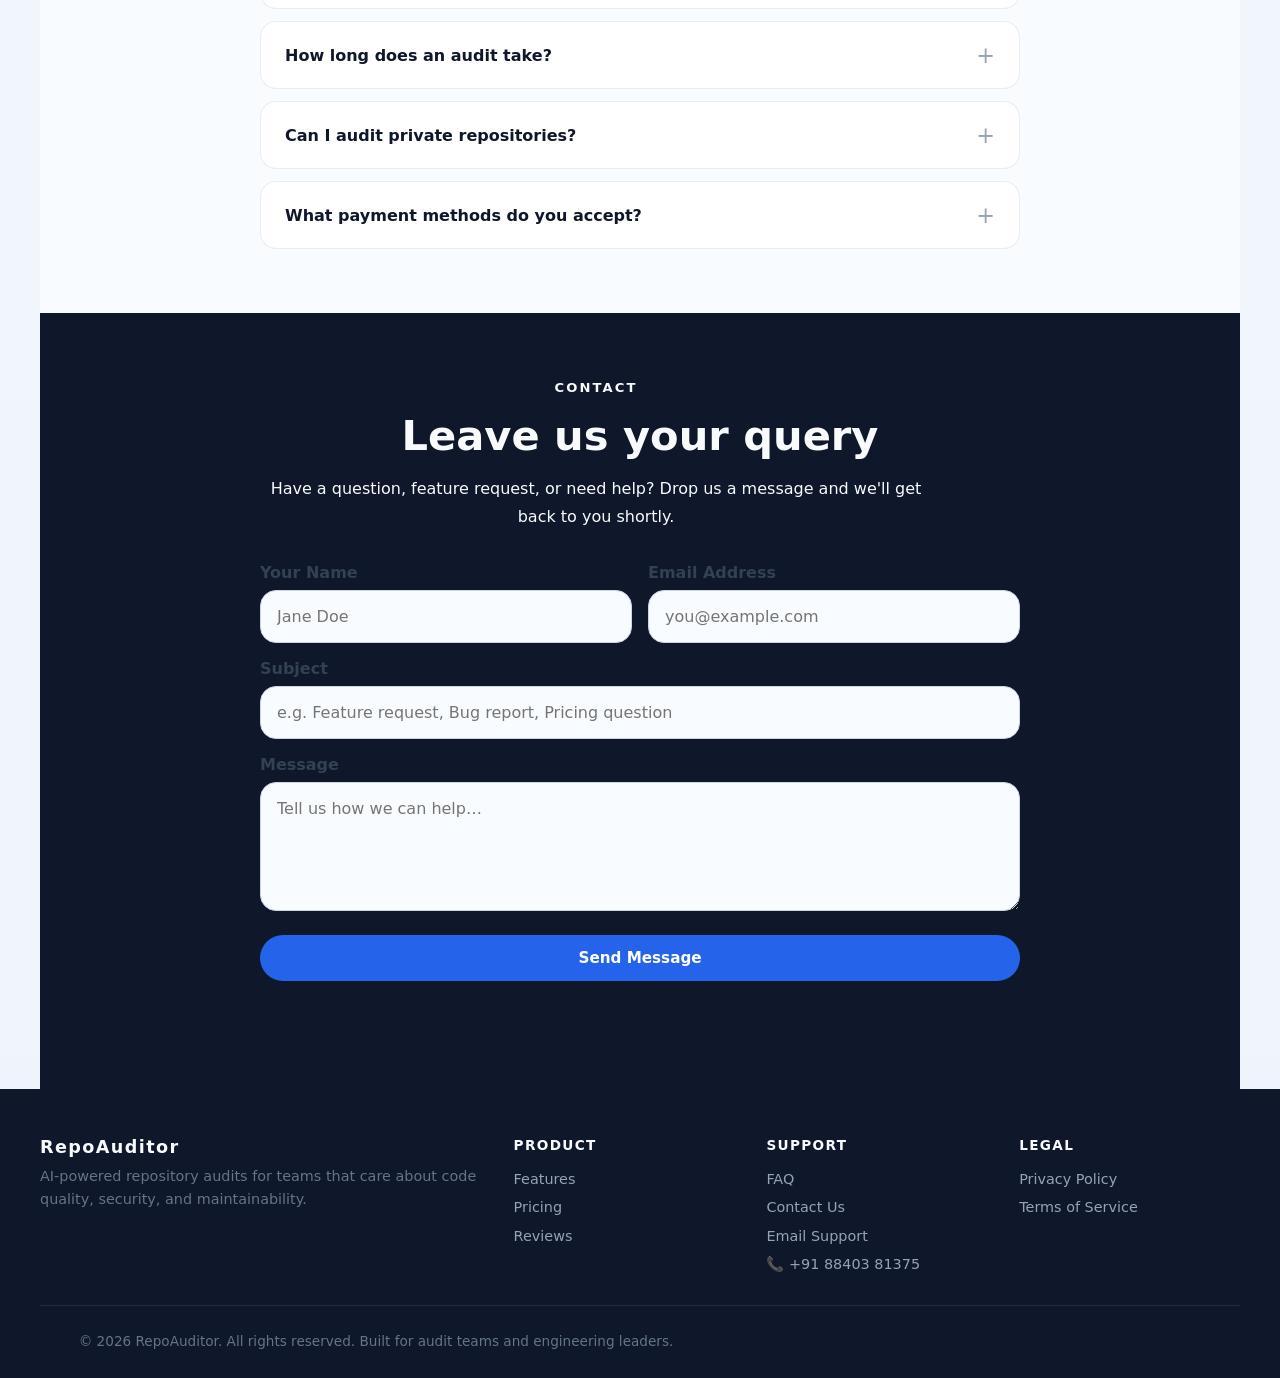
==== commit 3f01ebe1: "feat: add report dashboard with real-time n8n webhook response display - Remove email-based audit de" ====
--- a/index.html
+++ b/index.html
@@ -65,8 +65,8 @@
             <div>
               <p class="panel-title">Launch a repository audit</p>
               <p class="panel-subtitle">
-                Enter your repo and choose a plan to receive a detailed report
-                by email.
+                Enter your repo and choose a plan to view your report
+                instantly.
               </p>
             </div>
             <span class="badge">Beta</span>
@@ -89,15 +89,7 @@
                 <option value="enterprise">Enterprise</option>
               </select>
             </div>
-            <div class="field-group">
-              <label for="email">Email Address</label>
-              <input
-                type="email"
-                id="email"
-                placeholder="you@example.com"
-                required
-              />
-            </div>
+
             <button type="submit" class="button button-primary">
               Generate Audit Report
             </button>
@@ -260,7 +252,7 @@
               <span class="faq-icon">+</span>
             </button>
             <div class="faq-answer">
-              <p>Simply paste your GitHub repository URL, choose a plan, and enter your email. Our multi-agent AI system scans your codebase and delivers a detailed report directly to your inbox within minutes.</p>
+              <p>Simply paste your GitHub repository URL and choose a plan. Our multi-agent AI system scans your codebase and delivers a detailed report directly on screen within minutes.</p>
             </div>
           </div>
           <div class="faq-item">
@@ -278,7 +270,7 @@
               <span class="faq-icon">+</span>
             </button>
             <div class="faq-answer">
-              <p>Most audits complete within 2–5 minutes depending on repository size. You'll receive an email notification as soon as your report is ready.</p>
+              <p>Most audits complete within 2–5 minutes depending on repository size. Your report will appear on screen as soon as the analysis is complete.</p>
             </div>
           </div>
           <div class="faq-item">
--- a/styles.css
+++ b/styles.css
@@ -1028,3 +1028,521 @@
   background: rgba(220, 38, 38, 0.08);
 }
 
+/* ========================================
+   Report Dashboard Page
+   ======================================== */
+.report-page {
+  background: linear-gradient(180deg, #f0f4fa 0%, #e8eff9 100%);
+}
+
+.report-main {
+  max-width: 1000px;
+  margin: 0 auto;
+  padding: 2rem;
+  min-height: calc(100vh - 200px);
+}
+
+/* ---- Loading State ---- */
+.report-loading {
+  display: flex;
+  align-items: center;
+  justify-content: center;
+  min-height: 60vh;
+}
+
+.loading-content {
+  text-align: center;
+  max-width: 420px;
+}
+
+.loading-content h2 {
+  font-size: 1.6rem;
+  margin: 1.5rem 0 0.5rem;
+  color: #0f172a;
+}
+
+.loading-subtitle {
+  color: #64748b;
+  font-size: 0.95rem;
+  margin: 0 0 2rem;
+}
+
+.loading-spinner {
+  display: flex;
+  justify-content: center;
+  align-items: center;
+  gap: 0;
+  position: relative;
+  width: 80px;
+  height: 80px;
+  margin: 0 auto;
+}
+
+.spinner-ring {
+  position: absolute;
+  border-radius: 50%;
+  border: 3px solid transparent;
+  animation: spinRing 1.4s linear infinite;
+}
+
+.spinner-ring:nth-child(1) {
+  width: 60px;
+  height: 60px;
+  border-top-color: #2563eb;
+  animation-delay: 0s;
+}
+
+.spinner-ring:nth-child(2) {
+  width: 44px;
+  height: 44px;
+  border-top-color: #60a5fa;
+  animation-delay: 0.15s;
+  animation-direction: reverse;
+}
+
+.spinner-ring:nth-child(3) {
+  width: 28px;
+  height: 28px;
+  border-top-color: #93c5fd;
+  animation-delay: 0.3s;
+}
+
+@keyframes spinRing {
+  to { transform: rotate(360deg); }
+}
+
+.loading-steps {
+  display: flex;
+  flex-direction: column;
+  gap: 0.6rem;
+  text-align: left;
+}
+
+.loading-step {
+  display: flex;
+  align-items: center;
+  gap: 0.75rem;
+  padding: 0.6rem 1rem;
+  border-radius: 12px;
+  background: rgba(255, 255, 255, 0.5);
+  color: #94a3b8;
+  font-size: 0.9rem;
+  transition: all 0.4s ease;
+}
+
+.loading-step.active {
+  background: #fff;
+  color: #0f172a;
+  box-shadow: 0 4px 20px -8px rgba(37, 99, 235, 0.15);
+}
+
+.step-icon {
+  font-size: 1.1rem;
+  flex-shrink: 0;
+}
+
+/* ---- Error State ---- */
+.report-error {
+  display: flex;
+  align-items: center;
+  justify-content: center;
+  min-height: 60vh;
+}
+
+.error-content {
+  text-align: center;
+  max-width: 420px;
+}
+
+.error-icon {
+  font-size: 3rem;
+  margin-bottom: 1rem;
+}
+
+.error-content h2 {
+  font-size: 1.6rem;
+  margin: 0 0 0.5rem;
+  color: #0f172a;
+}
+
+.error-content p {
+  color: #64748b;
+  margin: 0 0 1.5rem;
+}
+
+/* ---- Report Dashboard ---- */
+.report-dashboard {
+  animation: fadeInUp 0.5s ease-out;
+}
+
+@keyframes fadeInUp {
+  from {
+    opacity: 0;
+    transform: translateY(20px);
+  }
+  to {
+    opacity: 1;
+    transform: translateY(0);
+  }
+}
+
+/* Report Header */
+.report-header {
+  display: flex;
+  align-items: flex-start;
+  justify-content: space-between;
+  gap: 1.5rem;
+  margin-bottom: 2rem;
+  flex-wrap: wrap;
+}
+
+.report-header-info .eyebrow {
+  margin-bottom: 0.4rem;
+}
+
+.report-header-info h1 {
+  font-size: 2rem;
+  margin: 0 0 0.3rem;
+  line-height: 1.2;
+  word-break: break-all;
+}
+
+.report-meta-line {
+  color: #64748b;
+  font-size: 0.9rem;
+  margin: 0;
+}
+
+.report-header-actions {
+  flex-shrink: 0;
+}
+
+/* Score Section */
+.report-score-section {
+  display: grid;
+  grid-template-columns: auto 1fr;
+  gap: 1.5rem;
+  margin-bottom: 2rem;
+}
+
+.score-gauge-card {
+  background: #fff;
+  border: 1px solid rgba(15, 23, 42, 0.08);
+  border-radius: 28px;
+  padding: 2rem;
+  text-align: center;
+  box-shadow: 0 20px 60px -30px rgba(15, 23, 42, 0.15);
+  display: flex;
+  flex-direction: column;
+  align-items: center;
+  gap: 1rem;
+}
+
+.gauge-container {
+  position: relative;
+  width: 180px;
+  height: 180px;
+}
+
+.gauge-svg {
+  width: 100%;
+  height: 100%;
+  transform: rotate(-90deg);
+}
+
+.gauge-bg {
+  fill: none;
+  stroke: #e2e8f0;
+  stroke-width: 12;
+}
+
+.gauge-fill {
+  fill: none;
+  stroke: #2563eb;
+  stroke-width: 12;
+  stroke-linecap: round;
+}
+
+.gauge-value {
+  position: absolute;
+  top: 50%;
+  left: 50%;
+  transform: translate(-50%, -50%);
+  text-align: center;
+}
+
+.gauge-number {
+  display: block;
+  font-size: 3rem;
+  font-weight: 800;
+  color: #0f172a;
+  line-height: 1;
+}
+
+.gauge-label {
+  display: block;
+  font-size: 0.8rem;
+  color: #64748b;
+  font-weight: 600;
+  text-transform: uppercase;
+  letter-spacing: 0.08em;
+  margin-top: 0.25rem;
+}
+
+.gauge-severity {
+  margin-top: 0.25rem;
+}
+
+.severity-badge {
+  display: inline-block;
+  padding: 0.5rem 1.2rem;
+  border-radius: 999px;
+  font-size: 0.85rem;
+  font-weight: 700;
+  letter-spacing: 0.04em;
+}
+
+.severity-low {
+  background: #dcfce7;
+  color: #166534;
+}
+
+.severity-medium {
+  background: #fef3c7;
+  color: #92400e;
+}
+
+.severity-high {
+  background: #ffedd5;
+  color: #9a3412;
+}
+
+.severity-critical {
+  background: #fee2e2;
+  color: #991b1b;
+}
+
+/* Score Summary Card */
+.score-summary-card {
+  background: #fff;
+  border: 1px solid rgba(15, 23, 42, 0.08);
+  border-radius: 28px;
+  padding: 2rem;
+  box-shadow: 0 20px 60px -30px rgba(15, 23, 42, 0.15);
+}
+
+.score-summary-card h3 {
+  margin: 0 0 1rem;
+  font-size: 1.2rem;
+  color: #0f172a;
+}
+
+.recommendation-text {
+  font-size: 1rem;
+  line-height: 1.8;
+  color: #475569;
+  margin: 0;
+}
+
+/* Action Categories */
+.report-actions-section {
+  display: flex;
+  flex-direction: column;
+  gap: 1.5rem;
+  margin-bottom: 2rem;
+}
+
+.action-category {
+  background: #fff;
+  border: 1px solid rgba(15, 23, 42, 0.06);
+  border-radius: 24px;
+  overflow: hidden;
+  box-shadow: 0 12px 40px -20px rgba(15, 23, 42, 0.1);
+}
+
+.action-category-header {
+  display: flex;
+  align-items: center;
+  gap: 1rem;
+  padding: 1.25rem 1.5rem;
+  border-bottom: 1px solid rgba(15, 23, 42, 0.06);
+}
+
+.action-category-header.critical {
+  background: linear-gradient(135deg, #fef2f2 0%, #fff 100%);
+  border-left: 4px solid #dc2626;
+}
+
+.action-category-header.warning {
+  background: linear-gradient(135deg, #fffbeb 0%, #fff 100%);
+  border-left: 4px solid #d97706;
+}
+
+.action-category-header.info {
+  background: linear-gradient(135deg, #eff6ff 0%, #fff 100%);
+  border-left: 4px solid #2563eb;
+}
+
+.action-category-icon {
+  font-size: 1.4rem;
+  flex-shrink: 0;
+}
+
+.action-category-header h2 {
+  font-size: 1.1rem;
+  margin: 0;
+  color: #0f172a;
+}
+
+.action-category-header p {
+  font-size: 0.85rem;
+  color: #64748b;
+  margin: 0;
+}
+
+.action-count {
+  margin-left: auto;
+  background: #f1f5f9;
+  color: #334155;
+  font-weight: 700;
+  font-size: 0.9rem;
+  padding: 0.35rem 0.9rem;
+  border-radius: 999px;
+  flex-shrink: 0;
+}
+
+/* Action List & Cards */
+.action-list {
+  padding: 1rem 1.5rem;
+  display: flex;
+  flex-direction: column;
+  gap: 0.5rem;
+}
+
+.no-actions {
+  text-align: center;
+  color: #94a3b8;
+  font-size: 0.95rem;
+  padding: 1rem 0;
+  margin: 0;
+}
+
+.action-card {
+  display: flex;
+  align-items: flex-start;
+  gap: 0.75rem;
+  padding: 0.85rem 1rem;
+  border-radius: 14px;
+  transition: all 0.2s ease;
+  animation: cardSlideIn 0.4s ease-out both;
+}
+
+@keyframes cardSlideIn {
+  from {
+    opacity: 0;
+    transform: translateX(-10px);
+  }
+  to {
+    opacity: 1;
+    transform: translateX(0);
+  }
+}
+
+.action-card:hover {
+  background: #f8fafc;
+}
+
+.action-card-critical {
+  border-left: 3px solid #dc2626;
+}
+
+.action-card-warning {
+  border-left: 3px solid #d97706;
+}
+
+.action-card-info {
+  border-left: 3px solid #2563eb;
+}
+
+.action-number {
+  display: flex;
+  align-items: center;
+  justify-content: center;
+  width: 26px;
+  height: 26px;
+  border-radius: 50%;
+  background: #f1f5f9;
+  color: #475569;
+  font-size: 0.75rem;
+  font-weight: 700;
+  flex-shrink: 0;
+  margin-top: 2px;
+}
+
+.action-text {
+  margin: 0;
+  font-size: 0.95rem;
+  line-height: 1.6;
+  color: #334155;
+}
+
+/* Footer Actions */
+.report-footer-actions {
+  display: flex;
+  gap: 1rem;
+  justify-content: center;
+  padding: 2rem 0 1rem;
+  flex-wrap: wrap;
+}
+
+/* ---- Report Page Responsive ---- */
+@media (max-width: 700px) {
+  .report-score-section {
+    grid-template-columns: 1fr;
+  }
+
+  .report-header {
+    flex-direction: column;
+  }
+
+  .report-header-info h1 {
+    font-size: 1.5rem;
+  }
+
+  .gauge-container {
+    width: 140px;
+    height: 140px;
+  }
+
+  .gauge-number {
+    font-size: 2.2rem;
+  }
+
+  .action-category-header {
+    flex-wrap: wrap;
+  }
+}
+
+/* ---- Print Styles ---- */
+@media print {
+  .topbar,
+  .site-footer,
+  .report-header-actions,
+  .report-footer-actions {
+    display: none !important;
+  }
+
+  .report-main {
+    padding: 0;
+  }
+
+  .report-dashboard {
+    animation: none;
+  }
+
+  .action-card {
+    animation: none;
+    break-inside: avoid;
+  }
+}
+
